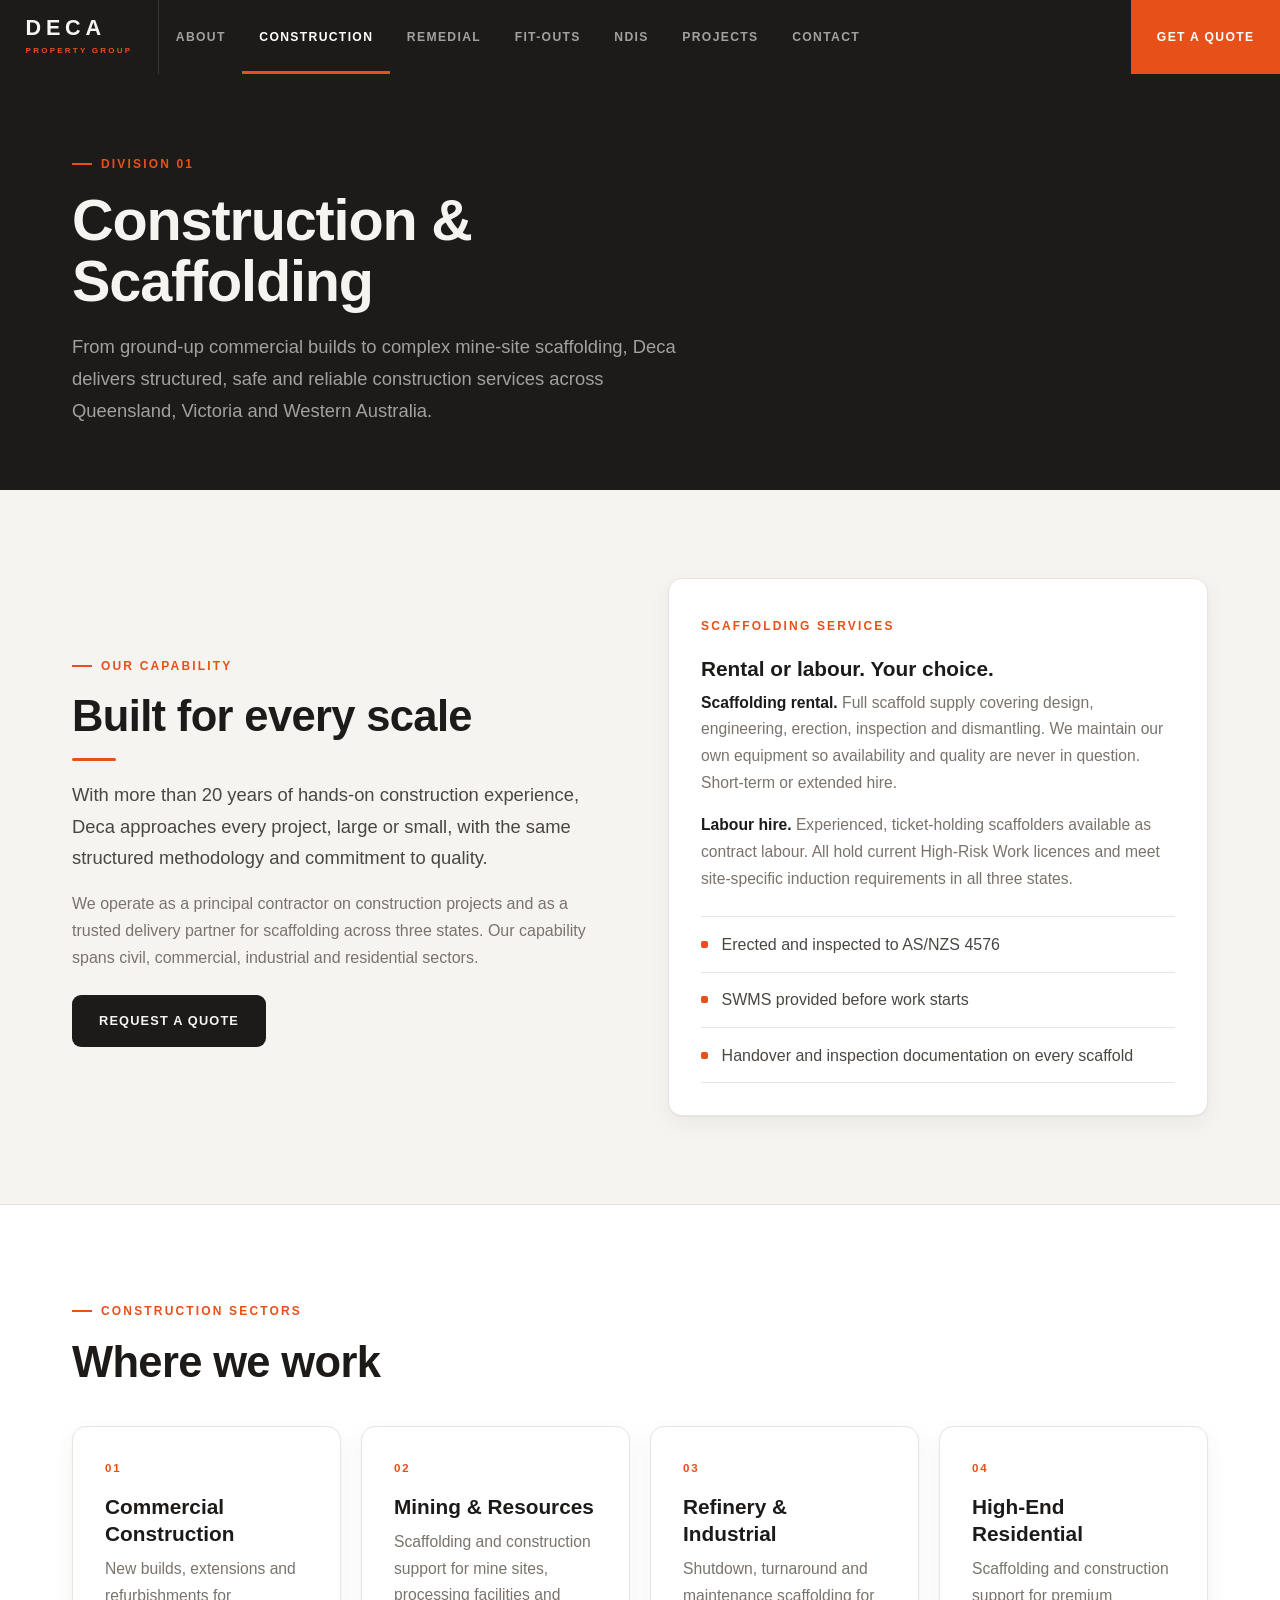
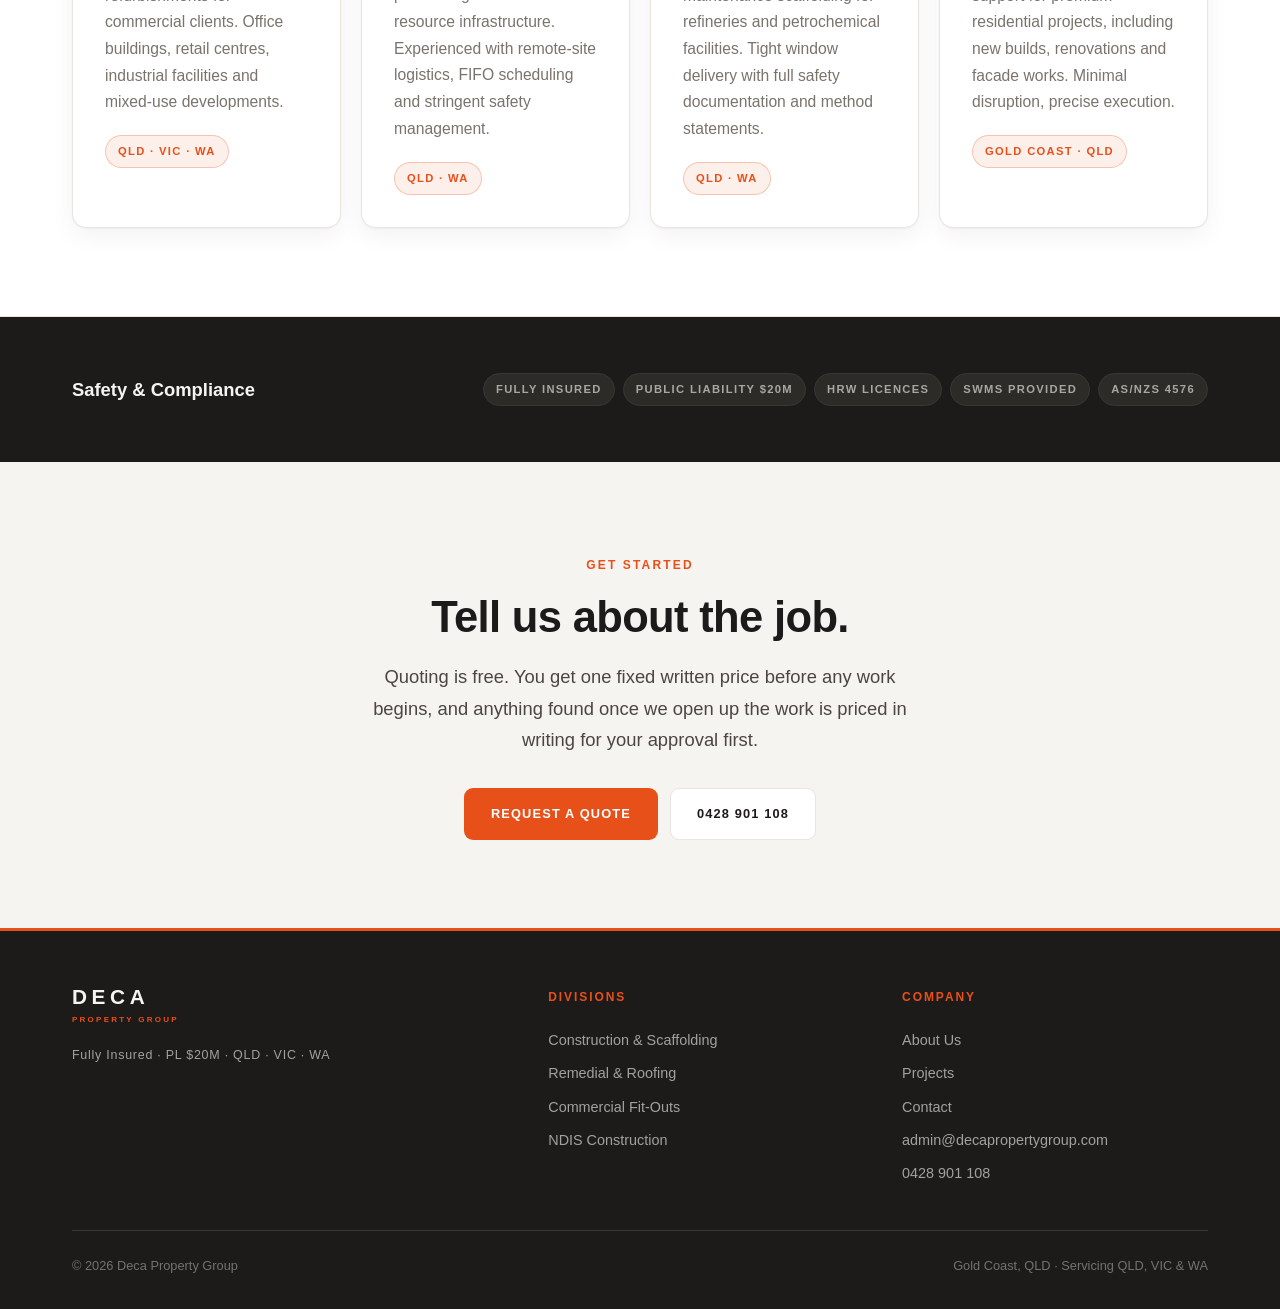
==== construction.html @ f853f212 "Rebuild site in Deca house style and add projects portfolio Brand - Rebuild in the house style used " ====
<!DOCTYPE html>
<html lang="en-AU">
<head>
<meta charset="UTF-8"/>
<meta name="viewport" content="width=device-width,initial-scale=1.0"/>
<title>Construction &amp; Scaffolding | Deca Property Group</title>
<meta name="description" content="Commercial and residential construction plus complex scaffolding across mining, industrial and building sectors in QLD, VIC and WA. Rental, labour hire and full project delivery."/>
<meta property="og:title" content="Construction &amp; Scaffolding | Deca Property Group"/>
<meta property="og:description" content="Commercial and residential construction plus complex scaffolding across mining, industrial and building sectors in QLD, VIC and WA. Rental, labour hire and full project delivery."/>
<meta property="og:type" content="website"/>
<meta property="og:url" content="https://www.decapropertygroup.com/construction.html"/>
<meta property="og:image" content="https://www.decapropertygroup.com/photos/ruthven/building.jpg"/>
<link rel="canonical" href="https://www.decapropertygroup.com/construction.html"/>
<link rel="icon" href="data:image/svg+xml,%3Csvg xmlns='http://www.w3.org/2000/svg' viewBox='0 0 32 32'%3E%3Crect width='32' height='32' fill='%231d1b19'/%3E%3Crect y='26' width='32' height='6' fill='%23e8501a'/%3E%3Ctext x='16' y='20' font-family='Arial,Helvetica,sans-serif' font-size='13' font-weight='700' fill='%23f6f4f1' text-anchor='middle'%3ED%3C/text%3E%3C/svg%3E"/>
<link rel="stylesheet" href="styles.css"/>
</head>
<body>

<nav class="site-nav">
  <a href="index.html" class="logo-anchor">
    <span class="logo-mark">Deca</span>
    <span class="logo-sub">Property Group</span>
  </a>
  <ul class="nav-links" id="navLinks">
    <li><a href="index.html">About</a></li>
    <li><a href="construction.html">Construction</a></li>
    <li><a href="remedial.html">Remedial</a></li>
    <li><a href="fitouts.html">Fit-Outs</a></li>
    <li><a href="ndis.html">NDIS</a></li>
    <li><a href="projects.html" data-match="project">Projects</a></li>
    <li><a href="contact.html">Contact</a></li>
  </ul>
  <a href="contact.html" class="nav-cta">Get a Quote</a>
  <button class="hamburger" aria-label="Menu" aria-expanded="false"><span></span><span></span><span></span></button>
</nav>

<div class="page-wrap">

<section class="page-head">
  <div class="wrap">
    <span class="eyebrow rv">Division 01</span>
    <h1 class="rv d1">Construction &amp; Scaffolding</h1>
    <p class="lead rv d2">From ground-up commercial builds to complex mine-site scaffolding, Deca delivers structured, safe and reliable construction services across Queensland, Victoria and Western Australia.</p>
  </div>
</section>

<section class="section">
  <div class="wrap">
    <div class="split split-even">
      <div class="rv">
        <span class="eyebrow">Our Capability</span>
        <h2 style="margin-top:1rem">Built for every scale</h2>
        <div class="rule"></div>
        <p class="lead">With more than 20 years of hands-on construction experience, Deca approaches
        every project, large or small, with the same structured methodology and commitment to quality.</p>
        <p class="muted" style="margin-top:1rem">We operate as a principal contractor on construction
        projects and as a trusted delivery partner for scaffolding across three states. Our capability
        spans civil, commercial, industrial and residential sectors.</p>
        <a href="contact.html" class="btn btn-ink" style="margin-top:1.5rem">Request a Quote</a>
      </div>
      <div class="rv d1">
        <div class="card">
          <span class="eyebrow-plain">Scaffolding Services</span>
          <h3 style="margin:1rem 0 .5rem">Rental or labour. Your choice.</h3>
          <p class="muted" style="font-size:.98rem"><strong style="color:var(--ink)">Scaffolding rental.</strong>
          Full scaffold supply covering design, engineering, erection, inspection and dismantling. We
          maintain our own equipment so availability and quality are never in question. Short-term or
          extended hire.</p>
          <p class="muted" style="font-size:.98rem;margin-top:1rem"><strong style="color:var(--ink)">Labour hire.</strong>
          Experienced, ticket-holding scaffolders available as contract labour. All hold current
          High-Risk Work licences and meet site-specific induction requirements in all three states.</p>
          <ul class="checks" style="margin-top:1.5rem">
            <li>Erected and inspected to AS/NZS 4576</li>
            <li>SWMS provided before work starts</li>
            <li>Handover and inspection documentation on every scaffold</li>
          </ul>
        </div>
      </div>
    </div>
  </div>
</section>

<section class="section" style="background:var(--card);border-top:1px solid var(--line);border-bottom:1px solid var(--line)">
  <div class="wrap">
    <div class="rv" style="margin-bottom:2.5rem">
      <span class="eyebrow">Construction Sectors</span>
      <h2 style="margin-top:1rem">Where we work</h2>
    </div>
    <div class="grid grid-4">
      <div class="card rv d0">
        <span class="card-index">01</span>
        <h3>Commercial Construction</h3>
        <p>New builds, extensions and refurbishments for commercial clients. Office buildings, retail centres, industrial facilities and mixed-use developments.</p>
        <div class="tag-row" style="margin-top:1.2rem"><span class="tag tag-accent">QLD &middot; VIC &middot; WA</span></div>
      </div>
      <div class="card rv d1">
        <span class="card-index">02</span>
        <h3>Mining &amp; Resources</h3>
        <p>Scaffolding and construction support for mine sites, processing facilities and resource infrastructure. Experienced with remote-site logistics, FIFO scheduling and stringent safety management.</p>
        <div class="tag-row" style="margin-top:1.2rem"><span class="tag tag-accent">QLD &middot; WA</span></div>
      </div>
      <div class="card rv d2">
        <span class="card-index">03</span>
        <h3>Refinery &amp; Industrial</h3>
        <p>Shutdown, turnaround and maintenance scaffolding for refineries and petrochemical facilities. Tight window delivery with full safety documentation and method statements.</p>
        <div class="tag-row" style="margin-top:1.2rem"><span class="tag tag-accent">QLD &middot; WA</span></div>
      </div>
      <div class="card rv d3">
        <span class="card-index">04</span>
        <h3>High-End Residential</h3>
        <p>Scaffolding and construction support for premium residential projects, including new builds, renovations and facade works. Minimal disruption, precise execution.</p>
        <div class="tag-row" style="margin-top:1.2rem"><span class="tag tag-accent">Gold Coast &middot; QLD</span></div>
      </div>
    </div>
  </div>
</section>

<section class="section-tight section-ink">
  <div class="wrap" style="display:flex;align-items:center;justify-content:space-between;gap:1.5rem;flex-wrap:wrap">
    <h3 class="on-ink" style="font-size:1.15rem">Safety &amp; Compliance</h3>
    <div class="tag-row">
      <span class="tag tag-ink">Fully Insured</span>
      <span class="tag tag-ink">Public Liability $20M</span>
      <span class="tag tag-ink">HRW Licences</span>
      <span class="tag tag-ink">SWMS Provided</span>
      <span class="tag tag-ink">AS/NZS 4576</span>
    </div>
  </div>
</section>

<section class="section">
  <div class="wrap-narrow" style="text-align:center">
    <span class="eyebrow-plain rv">Get Started</span>
    <h2 class="rv d1" style="margin-top:1rem">Tell us about the job.</h2>
    <p class="lead rv d2" style="margin:1.2rem auto 0;max-width:56ch">Quoting is free. You get one fixed
    written price before any work begins, and anything found once we open up the work is priced in
    writing for your approval first.</p>
    <div class="btn-row rv d3" style="justify-content:center;margin-top:2rem">
      <a href="contact.html" class="btn btn-accent">Request a Quote</a>
      <a href="tel:0428901108" class="btn btn-outline">0428 901 108</a>
    </div>
  </div>
</section>
<footer class="site-footer">
  <div class="wrap">
    <div class="ft-grid">
      <div>
        <div class="ft-mark">Deca</div>
        <div class="ft-sub">Property Group</div>
        <p class="ft-cred">Fully Insured &middot; PL $20M &middot; QLD &middot; VIC &middot; WA</p>
      </div>
      <div class="ft-col">
        <div class="ft-h">Divisions</div>
        <a href="construction.html">Construction &amp; Scaffolding</a>
        <a href="remedial.html">Remedial &amp; Roofing</a>
        <a href="fitouts.html">Commercial Fit-Outs</a>
        <a href="ndis.html">NDIS Construction</a>
      </div>
      <div class="ft-col">
        <div class="ft-h">Company</div>
        <a href="index.html">About Us</a>
        <a href="projects.html">Projects</a>
        <a href="contact.html">Contact</a>
        <a href="mailto:admin@decapropertygroup.com">admin@decapropertygroup.com</a>
        <a href="tel:0428901108">0428 901 108</a>
      </div>
    </div>
    <div class="ft-base">
      <span>&copy; 2026 Deca Property Group</span>
      <span>Gold Coast, QLD &middot; Servicing QLD, VIC &amp; WA</span>
    </div>
  </div>
</footer>

</div>
<script src="site.js"></script>
</body>
</html>
---- styles.css ----
/* ==========================================================================
   Deca Property Group - shared stylesheet
   House style: charcoal #1d1b19, accent orange #e8501a, warm off-white #f6f4f1,
   white cards with 1px #e9e4de borders, Arial throughout.
   Matches the Capability Statement, quotations and invoice masthead.
   Every page loads this one file. Do not add per-page <style> blocks.
   ========================================================================== */

*,*::before,*::after{margin:0;padding:0;box-sizing:border-box}

:root{
  /* Palette */
  --ink:        #1d1b19;   /* charcoal, mastheads and footers */
  --ink-2:      #2a2724;   /* raised charcoal, stat strips */
  --ink-3:      #3a3733;   /* charcoal hairlines */
  --paper:      #f6f4f1;   /* warm off-white page background */
  --card:       #ffffff;   /* card surface */
  --line:       #e9e4de;   /* card border */
  --accent:     #e8501a;   /* Deca orange */
  --accent-dk:  #c8410f;   /* orange, hover */
  --body:       #4a4642;   /* body copy on light */
  --muted:      #7a736c;   /* secondary copy on light */
  --on-ink:     #f6f4f1;   /* copy on charcoal */
  --on-ink-mut: rgba(246,244,241,.62);

  /* Type scale - one size per role, web translation of the print scale */
  --t-display:  clamp(2.6rem, 6vw, 5rem);
  --t-h1:       clamp(2.2rem, 4.6vw, 3.6rem);
  --t-h2:       clamp(1.8rem, 3.4vw, 2.75rem);
  --t-h3:       1.3rem;
  --t-figure:   2.5rem;
  --t-lead:     1.15rem;
  --t-body:     1rem;
  --t-caption:  .875rem;
  --t-label:    .75rem;

  --radius:     14px;
  --radius-lg:  18px;
  --shadow:     0 1px 2px rgba(29,27,25,.04), 0 8px 24px rgba(29,27,25,.05);
  --nav-h:      74px;
}

html{scroll-behavior:smooth;-webkit-text-size-adjust:100%}
body{
  font-family:Arial,Helvetica,sans-serif;
  -webkit-font-smoothing:antialiased;
  background:var(--paper);color:var(--body);
  font-size:var(--t-body);line-height:1.7;
  overflow-x:hidden;
}
/* height:auto is required: width/height attributes on <img> otherwise fix the
   used height and the photo renders stretched. */
img{display:block;max-width:100%;height:auto}
a{color:inherit}
::selection{background:var(--accent);color:#fff}
:focus-visible{outline:2px solid var(--accent);outline-offset:3px}

/* ── Layout ──────────────────────────────────────────────────────────────── */
.wrap{max-width:1200px;margin:0 auto;padding:0 2rem}
.wrap-narrow{max-width:860px;margin:0 auto;padding:0 2rem}
.page-wrap{padding-top:var(--nav-h)}
.section{padding:5.5rem 0}
.section-tight{padding:3.5rem 0}
.section-ink{background:var(--ink);color:var(--on-ink)}

/* ── Nav ─────────────────────────────────────────────────────────────────── */
nav.site-nav{
  position:fixed;top:0;left:0;right:0;z-index:1000;
  display:flex;align-items:stretch;height:var(--nav-h);
  background:var(--ink);
}
.logo-anchor{
  display:flex;flex-direction:column;justify-content:center;
  padding:0 1.6rem;text-decoration:none;flex-shrink:0;
  border-right:1px solid var(--ink-3);
}
.logo-mark{
  font-size:1.35rem;font-weight:700;letter-spacing:.22em;
  text-transform:uppercase;color:var(--on-ink);line-height:1;
}
.logo-sub{
  font-size:.5rem;letter-spacing:.28em;text-transform:uppercase;
  color:var(--accent);margin-top:5px;font-weight:700;
}
.nav-links{display:flex;list-style:none;flex:1;align-items:stretch}
.nav-links a{
  display:flex;align-items:center;padding:0 1.05rem;height:100%;
  font-size:.76rem;font-weight:700;letter-spacing:.11em;text-transform:uppercase;
  color:var(--on-ink-mut);text-decoration:none;
  transition:color .2s,box-shadow .2s;white-space:nowrap;
}
.nav-links a:hover{color:var(--on-ink)}
.nav-links a.active{color:#fff;box-shadow:inset 0 -3px 0 var(--accent)}
.nav-cta{
  display:flex;align-items:center;padding:0 1.6rem;flex-shrink:0;
  background:var(--accent);color:#fff;text-decoration:none;
  font-size:.76rem;font-weight:700;letter-spacing:.11em;text-transform:uppercase;
  transition:background .2s;white-space:nowrap;
}
.nav-cta:hover{background:var(--accent-dk)}
.hamburger{
  display:none;flex-direction:column;justify-content:center;gap:5px;
  width:var(--nav-h);border:none;background:none;cursor:pointer;flex-shrink:0;
  border-left:1px solid var(--ink-3);
}
.hamburger span{width:20px;height:2px;background:var(--on-ink);margin:0 auto;transition:.3s}

/* ── Type helpers ────────────────────────────────────────────────────────── */
.eyebrow{
  display:inline-flex;align-items:center;gap:9px;
  font-size:var(--t-label);font-weight:700;letter-spacing:.18em;
  text-transform:uppercase;color:var(--accent);
}
.eyebrow::before{content:'';width:20px;height:2px;background:var(--accent);flex-shrink:0}
.eyebrow-plain{
  font-size:var(--t-label);font-weight:700;letter-spacing:.18em;
  text-transform:uppercase;color:var(--accent);
}
.display{font-size:var(--t-display);line-height:1.02;letter-spacing:-.02em;font-weight:700;color:var(--ink)}
h1,.h1{font-size:var(--t-h1);line-height:1.06;letter-spacing:-.02em;font-weight:700;color:var(--ink)}
h2,.h2{font-size:var(--t-h2);line-height:1.12;letter-spacing:-.015em;font-weight:700;color:var(--ink)}
h3,.h3{font-size:var(--t-h3);line-height:1.3;font-weight:700;color:var(--ink)}
.on-ink,.on-ink h1,.on-ink h2,.on-ink h3{color:var(--on-ink)}
.accent{color:var(--accent)}
.lead{font-size:var(--t-lead);line-height:1.72;color:var(--body)}
.muted{color:var(--muted)}
.caption{font-size:var(--t-caption);line-height:1.6;color:var(--muted)}
.rule{width:44px;height:3px;background:var(--accent);margin:1.1rem 0;border-radius:2px}
.stack>*+*{margin-top:1rem}

/* ── Buttons ─────────────────────────────────────────────────────────────── */
.btn{
  display:inline-flex;align-items:center;gap:9px;
  padding:14px 26px;border-radius:9px;border:1.5px solid transparent;
  font-family:inherit;font-size:.8rem;font-weight:700;letter-spacing:.09em;
  text-transform:uppercase;text-decoration:none;cursor:pointer;
  transition:background .2s,color .2s,border-color .2s,transform .15s;
}
.btn:active{transform:translateY(1px)}
.btn-accent{background:var(--accent);color:#fff}
.btn-accent:hover{background:var(--accent-dk)}
.btn-ink{background:var(--ink);color:var(--on-ink)}
.btn-ink:hover{background:var(--accent)}
.btn-outline{border-color:var(--line);background:var(--card);color:var(--ink)}
.btn-outline:hover{border-color:var(--accent);color:var(--accent)}
.btn-ghost{border-color:rgba(246,244,241,.28);color:var(--on-ink);background:transparent}
.btn-ghost:hover{border-color:var(--accent);color:var(--accent)}
.btn-row{display:flex;gap:12px;flex-wrap:wrap}

/* ── Cards & surfaces ────────────────────────────────────────────────────── */
.card{
  background:var(--card);border:1px solid var(--line);border-radius:var(--radius);
  padding:2rem;box-shadow:var(--shadow);
}
.card-link{display:block;text-decoration:none;color:inherit;transition:border-color .22s,transform .22s,box-shadow .22s}
.card-link:hover{border-color:var(--accent);transform:translateY(-3px);box-shadow:0 10px 30px rgba(29,27,25,.09)}
.grid{display:grid;gap:1.25rem}
.grid-2{grid-template-columns:repeat(2,1fr)}
.grid-3{grid-template-columns:repeat(3,1fr)}
.grid-4{grid-template-columns:repeat(4,1fr)}

/* Two-column splits. Never set grid-template-columns inline: the mobile
   collapse below is a media query and inline styles would beat it. */
.split{display:grid;gap:3.5rem;align-items:center}
.split-hero{grid-template-columns:1.05fr .95fr}
.split-even{grid-template-columns:1fr 1fr}
.split-wide{grid-template-columns:1fr 1.15fr}
.split-head{grid-template-columns:1fr 1fr;gap:3rem;align-items:end}

.card-index{
  font-size:.72rem;font-weight:700;letter-spacing:.16em;color:var(--accent);
  display:block;margin-bottom:.9rem;
}
.card p{color:var(--muted);font-size:.98rem}
.card h3{margin-bottom:.55rem}
.more{
  display:inline-flex;align-items:center;gap:7px;margin-top:1.1rem;
  font-size:.76rem;font-weight:700;letter-spacing:.12em;text-transform:uppercase;
  color:var(--accent);transition:gap .2s;
}
.card-link:hover .more{gap:12px}

/* Tags & badges */
.tag-row{display:flex;gap:8px;flex-wrap:wrap}
.tag{
  font-size:.7rem;font-weight:700;letter-spacing:.12em;text-transform:uppercase;
  padding:6px 12px;border-radius:999px;border:1px solid var(--line);
  color:var(--muted);background:var(--card);
}
.tag-ink{background:rgba(246,244,241,.07);border-color:var(--ink-3);color:var(--on-ink-mut)}
.tag-accent{background:rgba(232,80,26,.09);border-color:rgba(232,80,26,.28);color:var(--accent)}

/* Checklist */
.checks{list-style:none}
.checks li{
  display:flex;gap:.85rem;align-items:flex-start;
  padding:.85rem 0;border-bottom:1px solid var(--line);
}
.checks li:first-child{border-top:1px solid var(--line)}
.checks li::before{
  content:'';flex-shrink:0;width:7px;height:7px;margin-top:.62rem;
  background:var(--accent);border-radius:2px;
}
.on-ink .checks li{border-color:var(--ink-3)}

/* Stat strip */
.stats{display:grid;grid-template-columns:repeat(3,1fr);background:var(--ink-2);border-radius:var(--radius);overflow:hidden}
.stat{padding:1.5rem 1.4rem;border-right:1px solid var(--ink-3)}
.stat:last-child{border-right:none}
.stat-n{font-size:var(--t-figure);font-weight:700;color:var(--accent);line-height:1;letter-spacing:-.02em}
.stat-l{font-size:.7rem;font-weight:700;letter-spacing:.14em;text-transform:uppercase;color:var(--on-ink-mut);margin-top:.5rem}

/* ── Page header (interior pages) ────────────────────────────────────────── */
.page-head{background:var(--ink);color:var(--on-ink);padding:4.5rem 0 4rem}
.page-head h1{color:var(--on-ink);margin:1rem 0 0;max-width:16ch}
.page-head .lead{color:var(--on-ink-mut);max-width:62ch;margin-top:1.2rem}

/* ── Photo figures ───────────────────────────────────────────────────────── */
figure.shot{
  background:var(--card);border:1px solid var(--line);border-radius:var(--radius);
  overflow:hidden;display:flex;flex-direction:column;
}
/* Fixed ratio keeps a gallery of mixed portrait and landscape shots on an even
   grid. Without it the tiles go ragged and the captions stop lining up. */
figure.shot img{width:100%;aspect-ratio:4/3;object-fit:cover}
figure.shot figcaption{
  padding:.9rem 1.1rem;font-size:var(--t-caption);color:var(--muted);
  border-top:1px solid var(--line);margin-top:auto;
}

/* ── Forms ───────────────────────────────────────────────────────────────── */
.field{margin-bottom:1.1rem}
.field label{
  display:block;font-size:var(--t-label);font-weight:700;letter-spacing:.12em;
  text-transform:uppercase;color:var(--ink);margin-bottom:.5rem;
}
.field input,.field select,.field textarea{
  width:100%;font-family:inherit;font-size:1rem;color:var(--ink);
  background:var(--paper);border:1px solid var(--line);border-radius:9px;
  padding:13px 15px;transition:border-color .2s,background .2s;
}
.field textarea{min-height:130px;resize:vertical}
.field input:focus,.field select:focus,.field textarea:focus{
  outline:none;border-color:var(--accent);background:#fff;
}
.field input::placeholder,.field textarea::placeholder{color:#a9a29a}
.field-row{display:grid;grid-template-columns:1fr 1fr;gap:1rem}
.form-foot{display:flex;align-items:center;justify-content:space-between;gap:1rem;flex-wrap:wrap;margin-top:1.5rem}
.contact-line{display:flex;gap:1rem;align-items:flex-start;padding:1rem 0;border-bottom:1px solid var(--line)}
.contact-line:last-child{border-bottom:none}
.contact-line dt{
  font-size:var(--t-label);font-weight:700;letter-spacing:.12em;text-transform:uppercase;
  color:var(--accent);width:5.5rem;flex-shrink:0;padding-top:.15rem;
}
.contact-line dd{font-size:1.02rem;color:var(--ink)}
.contact-line dd a{text-decoration:none}
.contact-line dd a:hover{color:var(--accent)}
.form-ok{
  display:none;margin-top:1.2rem;padding:1rem 1.2rem;border-radius:9px;
  background:rgba(232,80,26,.08);border:1px solid rgba(232,80,26,.3);
  color:var(--ink);font-size:.95rem;
}
.form-ok.show{display:block}
@media(max-width:680px){.field-row{grid-template-columns:1fr}}

/* ── Footer ──────────────────────────────────────────────────────────────── */
footer.site-footer{background:var(--ink);color:var(--on-ink);padding:3.5rem 0 2rem;border-top:3px solid var(--accent)}
.ft-grid{display:grid;grid-template-columns:1.4fr 1fr 1fr;gap:3rem;align-items:start}
.ft-mark{font-size:1.3rem;font-weight:700;letter-spacing:.22em;text-transform:uppercase;color:var(--on-ink);line-height:1}
.ft-sub{font-size:.5rem;letter-spacing:.28em;text-transform:uppercase;color:var(--accent);margin-top:5px;font-weight:700}
.ft-cred{font-size:.78rem;letter-spacing:.06em;color:var(--on-ink-mut);margin-top:1.2rem}
.ft-h{font-size:var(--t-label);font-weight:700;letter-spacing:.16em;text-transform:uppercase;color:var(--accent);margin-bottom:1rem}
.ft-col a,.ft-col p{display:block;font-size:.9rem;color:var(--on-ink-mut);text-decoration:none;padding:.28rem 0;transition:color .2s}
.ft-col a:hover{color:var(--accent)}
.ft-base{
  margin-top:2.5rem;padding-top:1.5rem;border-top:1px solid var(--ink-3);
  display:flex;justify-content:space-between;gap:1rem;flex-wrap:wrap;
  font-size:.8rem;color:rgba(246,244,241,.4);
}

/* ── Reveal on scroll ────────────────────────────────────────────────────── */
.rv{opacity:0;transform:translateY(22px);transition:opacity .6s ease,transform .6s ease}
.rv.on{opacity:1;transform:none}
.d1{transition-delay:.08s}.d2{transition-delay:.16s}.d3{transition-delay:.24s}.d4{transition-delay:.32s}
@media(prefers-reduced-motion:reduce){
  html{scroll-behavior:auto}
  .rv{opacity:1;transform:none;transition:none}
  *{transition-duration:.01ms !important;animation-duration:.01ms !important}
}

/* ── Responsive ──────────────────────────────────────────────────────────── */
@media(max-width:1100px){
  .nav-links a{padding:0 .8rem;font-size:.72rem}
}
@media(max-width:980px){
  .nav-links{
    display:none;position:fixed;top:var(--nav-h);left:0;right:0;
    flex-direction:column;background:var(--ink-2);
    border-bottom:3px solid var(--accent);max-height:calc(100vh - var(--nav-h));overflow-y:auto;
  }
  .nav-links.open{display:flex}
  .nav-links a{height:auto;padding:1.05rem 1.5rem;border-bottom:1px solid var(--ink-3);font-size:.85rem}
  .nav-links a.active{box-shadow:inset 3px 0 0 var(--accent)}
  .nav-cta{display:none}
  .hamburger{display:flex}
  .grid-3,.grid-4{grid-template-columns:repeat(2,1fr)}
  .section{padding:4rem 0}
  .split,.split-hero,.split-even,.split-wide,.split-head{grid-template-columns:1fr;gap:2.5rem;align-items:start}
}
@media(max-width:680px){
  .wrap,.wrap-narrow{padding:0 1.25rem}
  .grid-2,.grid-3,.grid-4{grid-template-columns:1fr}
  .stats{grid-template-columns:1fr}
  .stat{border-right:none;border-bottom:1px solid var(--ink-3)}
  .stat:last-child{border-bottom:none}
  .ft-grid{grid-template-columns:1fr;gap:2rem}
  .card{padding:1.5rem}
  .section{padding:3rem 0}
  .page-head{padding:3rem 0 2.5rem}
}
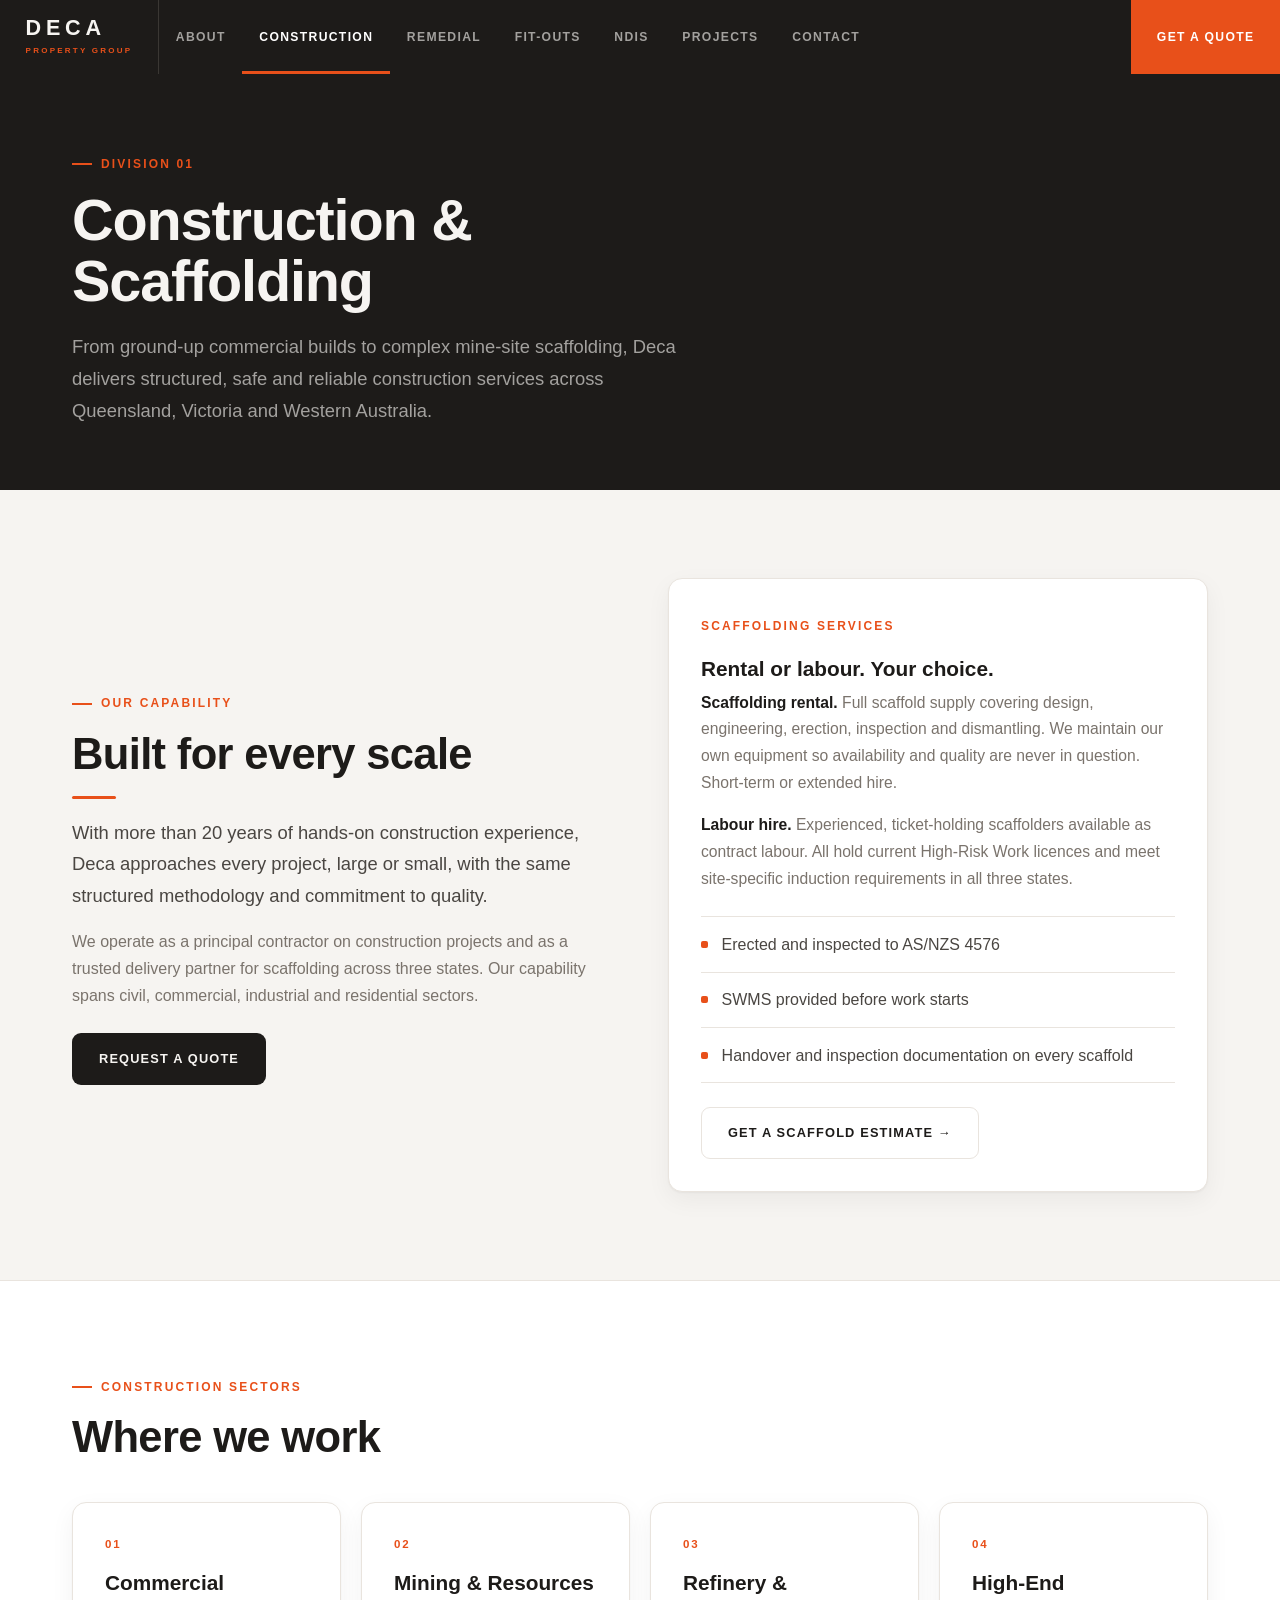
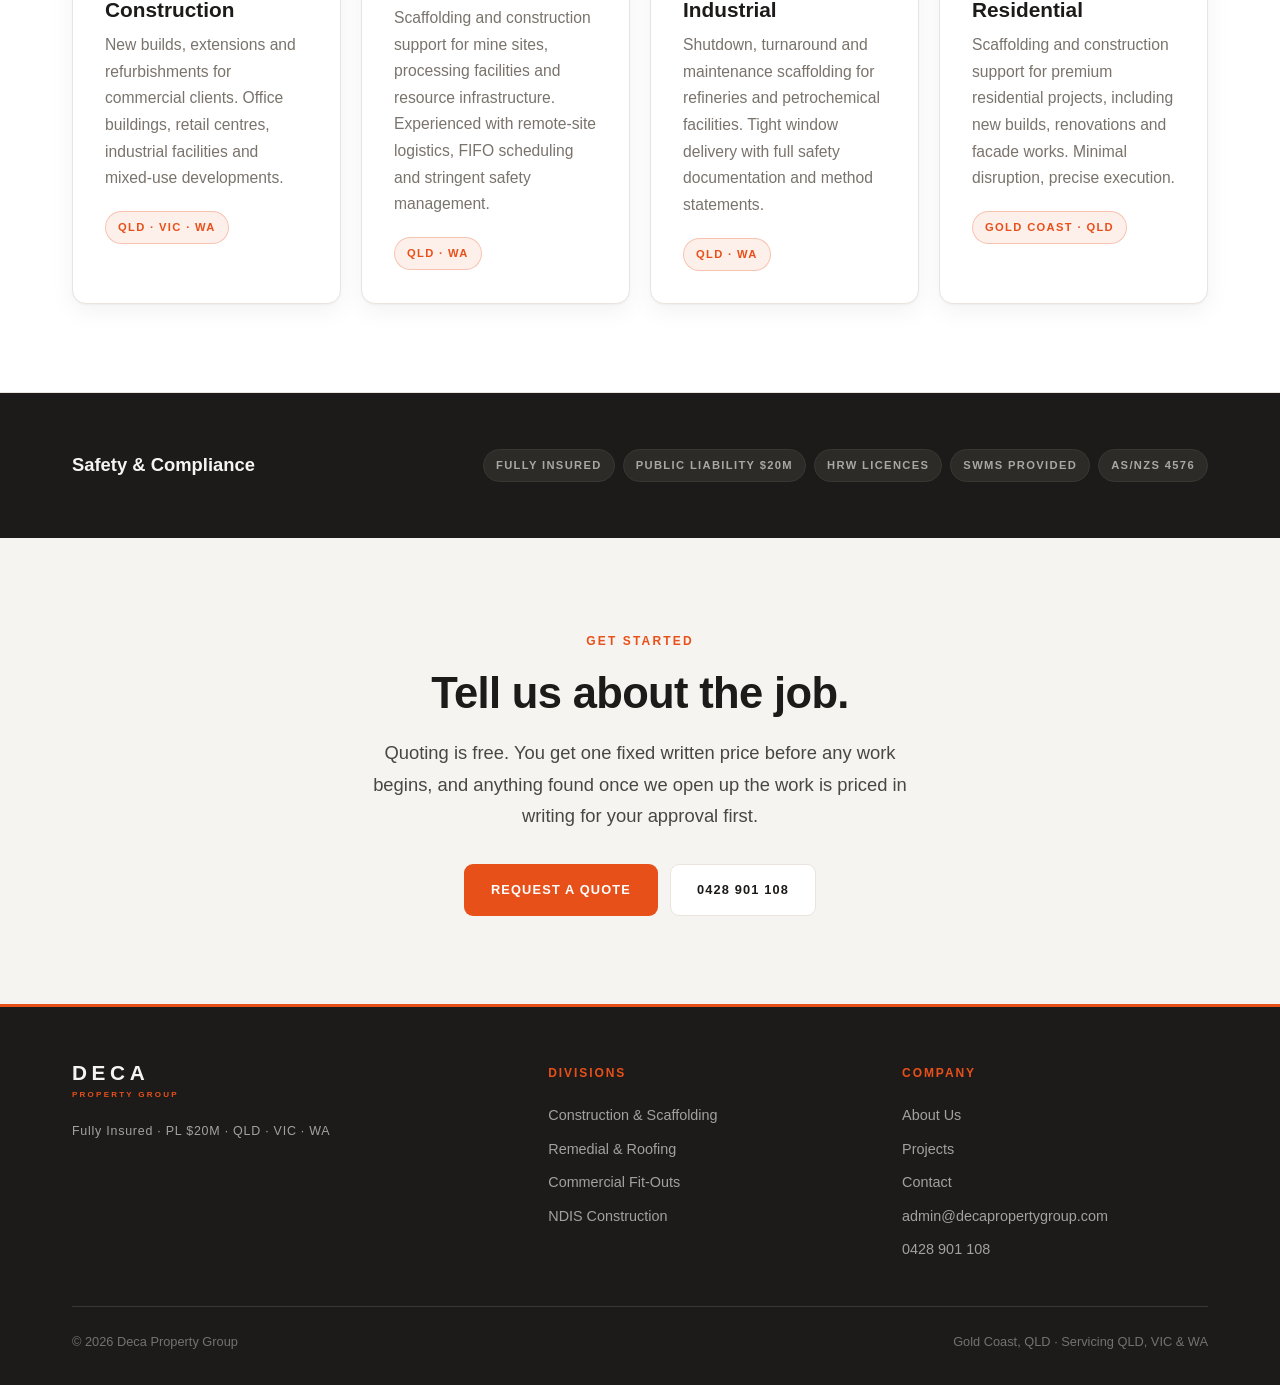
==== commit 10eb957e: "Add a public scaffold estimator with published rates Builders can size a scaffold and get an itemise" ====
--- a/construction.html
+++ b/construction.html
@@ -12,6 +12,7 @@
 <meta property="og:image" content="https://www.decapropertygroup.com/photos/ruthven/building.jpg"/>
 <link rel="canonical" href="https://www.decapropertygroup.com/construction.html"/>
 <link rel="icon" href="data:image/svg+xml,%3Csvg xmlns='http://www.w3.org/2000/svg' viewBox='0 0 32 32'%3E%3Crect width='32' height='32' fill='%231d1b19'/%3E%3Crect y='26' width='32' height='6' fill='%23e8501a'/%3E%3Ctext x='16' y='20' font-family='Arial,Helvetica,sans-serif' font-size='13' font-weight='700' fill='%23f6f4f1' text-anchor='middle'%3ED%3C/text%3E%3C/svg%3E"/>
+<script>document.documentElement.className+=" js"</script>
 <link rel="stylesheet" href="styles.css"/>
 </head>
 <body>
@@ -74,6 +75,7 @@
             <li>SWMS provided before work starts</li>
             <li>Handover and inspection documentation on every scaffold</li>
           </ul>
+          <a href="scaffold-estimate.html" class="btn btn-outline" style="margin-top:1.5rem">Get a scaffold estimate &rarr;</a>
         </div>
       </div>
     </div>
@@ -87,7 +89,7 @@
       <h2 style="margin-top:1rem">Where we work</h2>
     </div>
     <div class="grid grid-4">
-      <div class="card rv d0">
+      <div class="card rv">
         <span class="card-index">01</span>
         <h3>Commercial Construction</h3>
         <p>New builds, extensions and refurbishments for commercial clients. Office buildings, retail centres, industrial facilities and mixed-use developments.</p>
--- a/styles.css
+++ b/styles.css
@@ -227,6 +227,14 @@
   padding:.9rem 1.1rem;font-size:var(--t-caption);color:var(--muted);
   border-top:1px solid var(--line);margin-top:auto;
 }
+figure.shot figcaption strong{color:var(--ink)}
+/* A shot that links through to its case study. */
+.shot-link{display:block;text-decoration:none;color:inherit}
+.shot-link figure.shot{transition:border-color .22s,transform .22s,box-shadow .22s;height:100%}
+.shot-link:hover figure.shot{
+  border-color:var(--accent);transform:translateY(-3px);
+  box-shadow:0 10px 30px rgba(29,27,25,.09);
+}
 
 /* ── Forms ───────────────────────────────────────────────────────────────── */
 .field{margin-bottom:1.1rem}
@@ -279,12 +287,15 @@
 }
 
 /* ── Reveal on scroll ────────────────────────────────────────────────────── */
-.rv{opacity:0;transform:translateY(22px);transition:opacity .6s ease,transform .6s ease}
-.rv.on{opacity:1;transform:none}
+/* Gated behind html.js, which the inline script in each <head> sets. If the
+   script or site.js ever fails to load, every section stays visible rather
+   than the whole page rendering blank. Never write a bare `.rv{opacity:0}`. */
+.js .rv{opacity:0;transform:translateY(22px);transition:opacity .6s ease,transform .6s ease}
+.js .rv.on{opacity:1;transform:none}
 .d1{transition-delay:.08s}.d2{transition-delay:.16s}.d3{transition-delay:.24s}.d4{transition-delay:.32s}
 @media(prefers-reduced-motion:reduce){
   html{scroll-behavior:auto}
-  .rv{opacity:1;transform:none;transition:none}
+  .js .rv{opacity:1;transform:none;transition:none}
   *{transition-duration:.01ms !important;animation-duration:.01ms !important}
 }
 
@@ -318,3 +329,49 @@
   .section{padding:3rem 0}
   .page-head{padding:3rem 0 2.5rem}
 }
+
+/* ── Scaffold estimator ──────────────────────────────────────────────────────
+   scaffold-estimate.html only. Reuses .field, .card, .btn throughout; these are
+   the few pieces the estimate result needs that nothing else on the site has. */
+.est-grid{display:grid;grid-template-columns:1fr 1fr;gap:0 1rem}
+#estForm .eyebrow-plain{display:block;margin-bottom:1.1rem}
+#estForm .eyebrow-plain+*{margin-top:0}
+#estForm p.eyebrow-plain:not(:first-child){margin-top:1.5rem}
+.est-out{display:none}
+.est-out.show{display:block}
+.est-head{
+  background:var(--ink);color:var(--on-ink);border-radius:var(--radius) var(--radius) 0 0;
+  padding:1.5rem 2rem;
+}
+.est-head .est-total{font-size:var(--t-figure);font-weight:700;color:#fff;line-height:1.1}
+.est-head .caption{color:var(--on-ink-mut)}
+.est-body{
+  background:var(--card);border:1px solid var(--line);border-top:none;
+  border-radius:0 0 var(--radius) var(--radius);padding:.5rem 2rem 1.75rem;
+}
+.est-line{display:flex;gap:1rem;justify-content:space-between;align-items:baseline;
+  padding:1rem 0;border-bottom:1px solid var(--line)}
+.est-line:last-of-type{border-bottom:none}
+.est-line dt{font-weight:700;color:var(--ink)}
+.est-line dd{font-weight:700;color:var(--ink);white-space:nowrap;font-variant-numeric:tabular-nums}
+.est-line .caption{display:block;font-weight:400;color:var(--muted);margin-top:.15rem}
+.est-sum{display:flex;justify-content:space-between;gap:1rem;padding:.45rem 0;font-variant-numeric:tabular-nums}
+.est-sum.est-final{border-top:2px solid var(--ink);margin-top:.6rem;padding-top:.9rem;
+  font-size:var(--t-h3);font-weight:700;color:var(--ink)}
+.est-note{
+  background:var(--paper);border-left:3px solid var(--accent);border-radius:0 9px 9px 0;
+  padding:.85rem 1.1rem;margin-top:.9rem;font-size:var(--t-caption);color:var(--body);
+}
+.est-err{
+  display:none;margin-top:1.2rem;padding:1rem 1.2rem;border-radius:9px;
+  background:rgba(200,65,15,.08);border:1px solid rgba(200,65,15,.35);color:var(--ink);
+}
+.est-err.show{display:block}
+.rate-card{display:grid;grid-template-columns:1fr auto;gap:.55rem 1.5rem;
+  font-size:var(--t-caption);font-variant-numeric:tabular-nums}
+.rate-card dt{color:var(--body)}
+.rate-card dd{font-weight:700;color:var(--ink);text-align:right}
+@media(max-width:620px){
+  .est-grid{grid-template-columns:1fr}
+  .est-head,.est-body{padding-left:1.4rem;padding-right:1.4rem}
+}
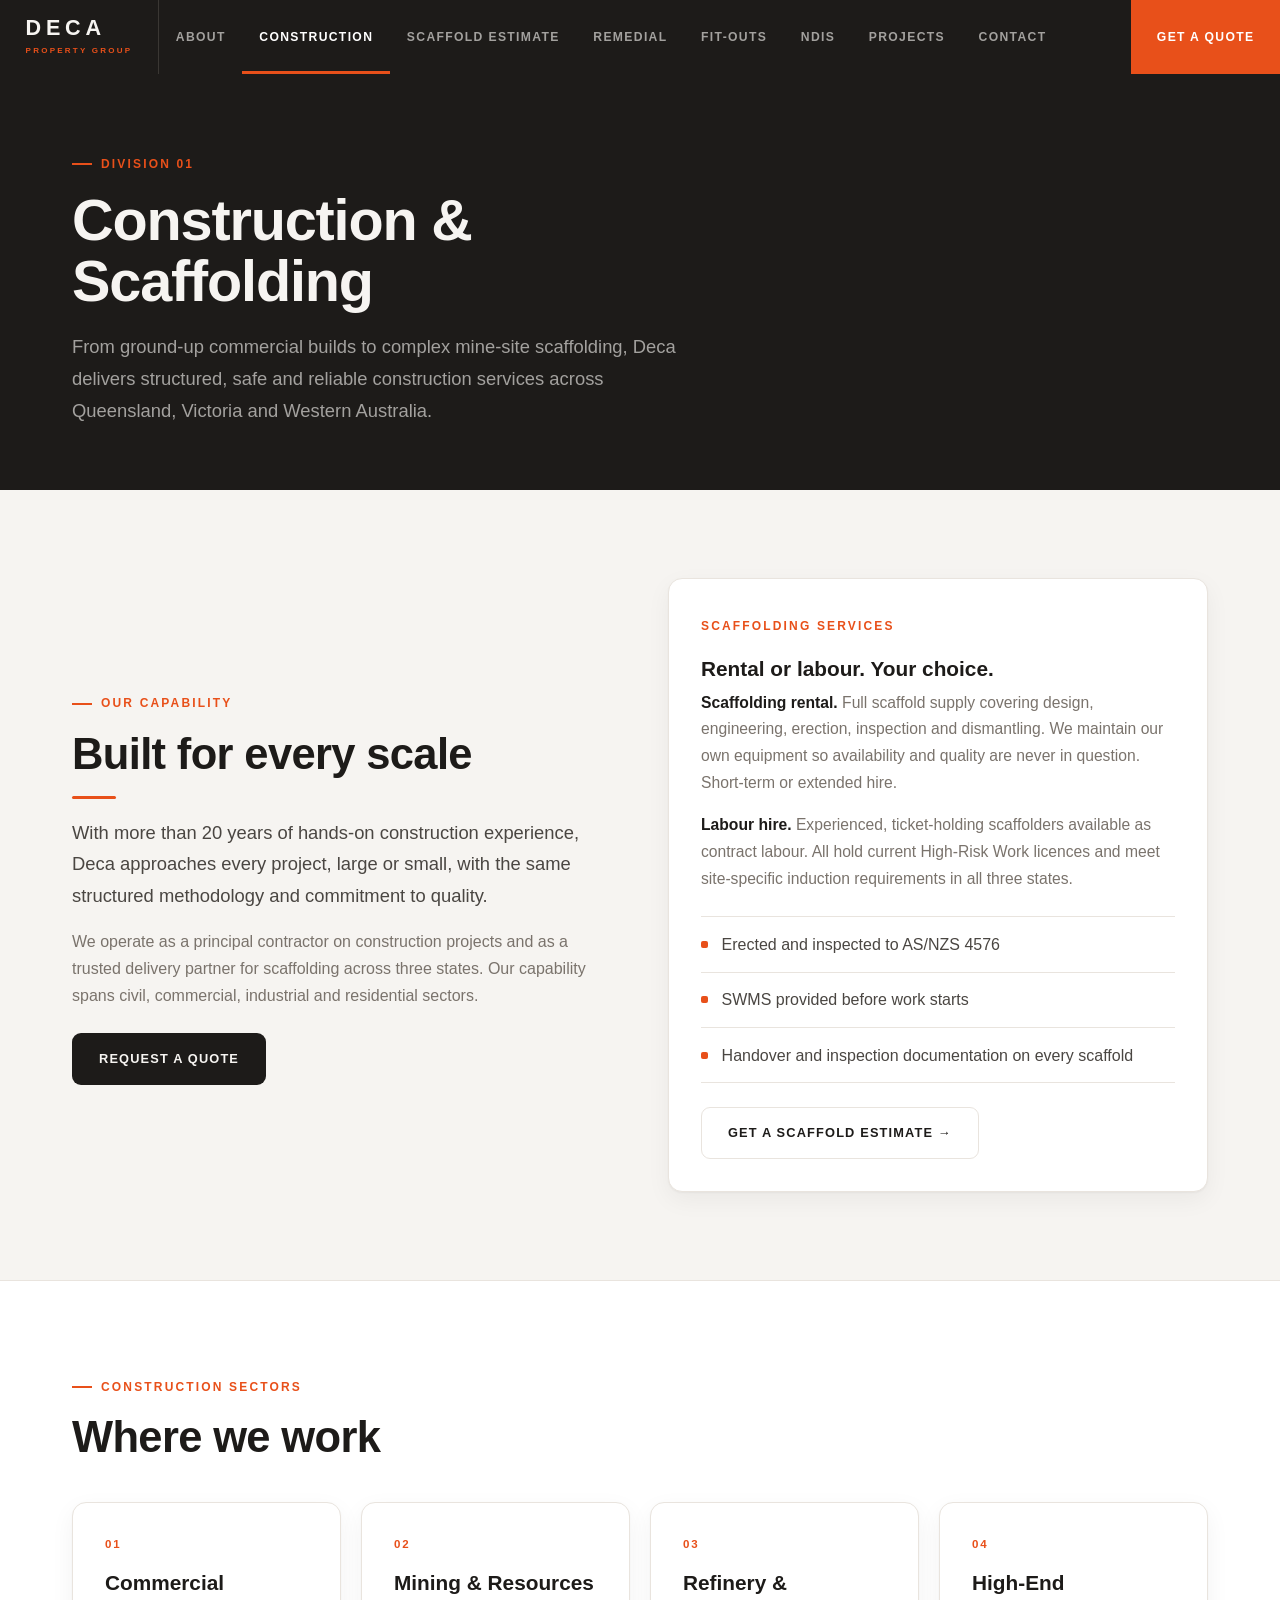
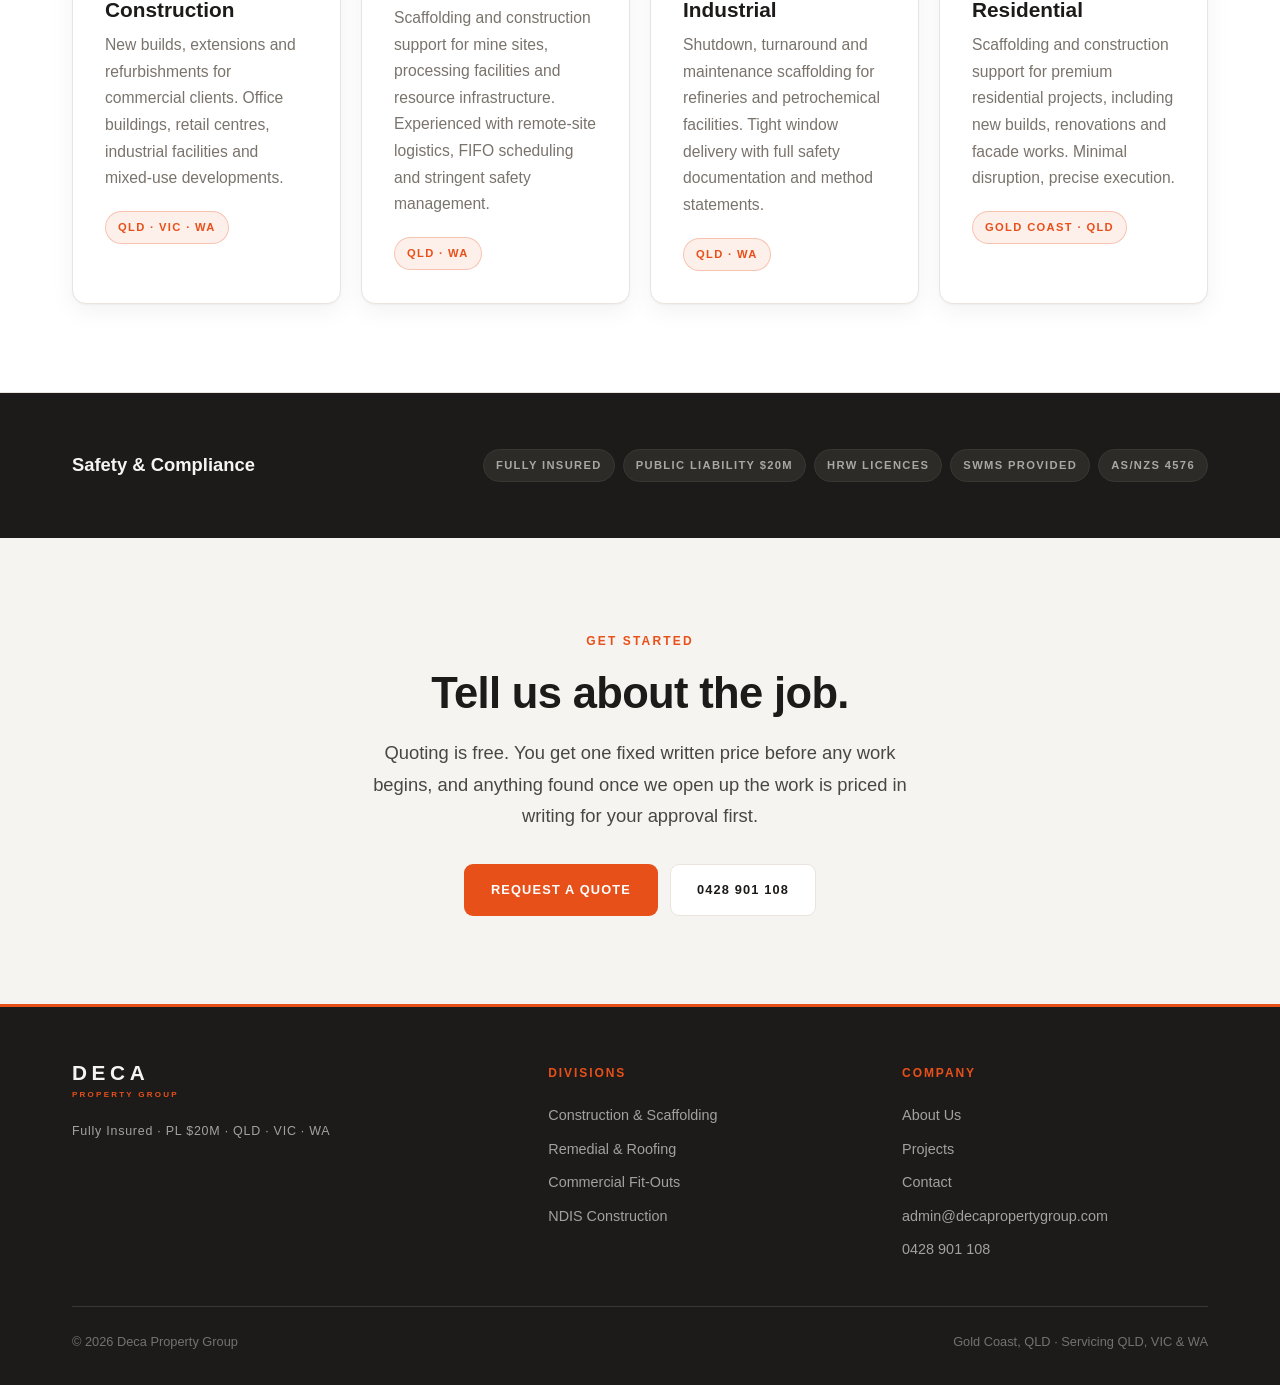
==== commit ae7cca1b: "Put the estimator in the nav, and say the price shows on screen The estimator was only reachable fro" ====
--- a/construction.html
+++ b/construction.html
@@ -25,6 +25,7 @@
   <ul class="nav-links" id="navLinks">
     <li><a href="index.html">About</a></li>
     <li><a href="construction.html">Construction</a></li>
+    <li><a href="scaffold-estimate.html">Scaffold Estimate</a></li>
     <li><a href="remedial.html">Remedial</a></li>
     <li><a href="fitouts.html">Fit-Outs</a></li>
     <li><a href="ndis.html">NDIS</a></li>
--- a/styles.css
+++ b/styles.css
@@ -300,10 +300,13 @@
 }
 
 /* ── Responsive ──────────────────────────────────────────────────────────── */
+/* Eight nav items plus the CTA need the room. Tighten the spacing early, then
+   collapse to the hamburger while the CTA still fits rather than letting it be
+   clipped off the right edge. The page layout breakpoint stays at 980. */
+@media(max-width:1250px){
+  .nav-links a{padding:0 .8rem;font-size:.72rem}
+}
 @media(max-width:1100px){
-  .nav-links a{padding:0 .8rem;font-size:.72rem}
-}
-@media(max-width:980px){
   .nav-links{
     display:none;position:fixed;top:var(--nav-h);left:0;right:0;
     flex-direction:column;background:var(--ink-2);
@@ -314,6 +317,8 @@
   .nav-links a.active{box-shadow:inset 3px 0 0 var(--accent)}
   .nav-cta{display:none}
   .hamburger{display:flex}
+}
+@media(max-width:980px){
   .grid-3,.grid-4{grid-template-columns:repeat(2,1fr)}
   .section{padding:4rem 0}
   .split,.split-hero,.split-even,.split-wide,.split-head{grid-template-columns:1fr;gap:2.5rem;align-items:start}
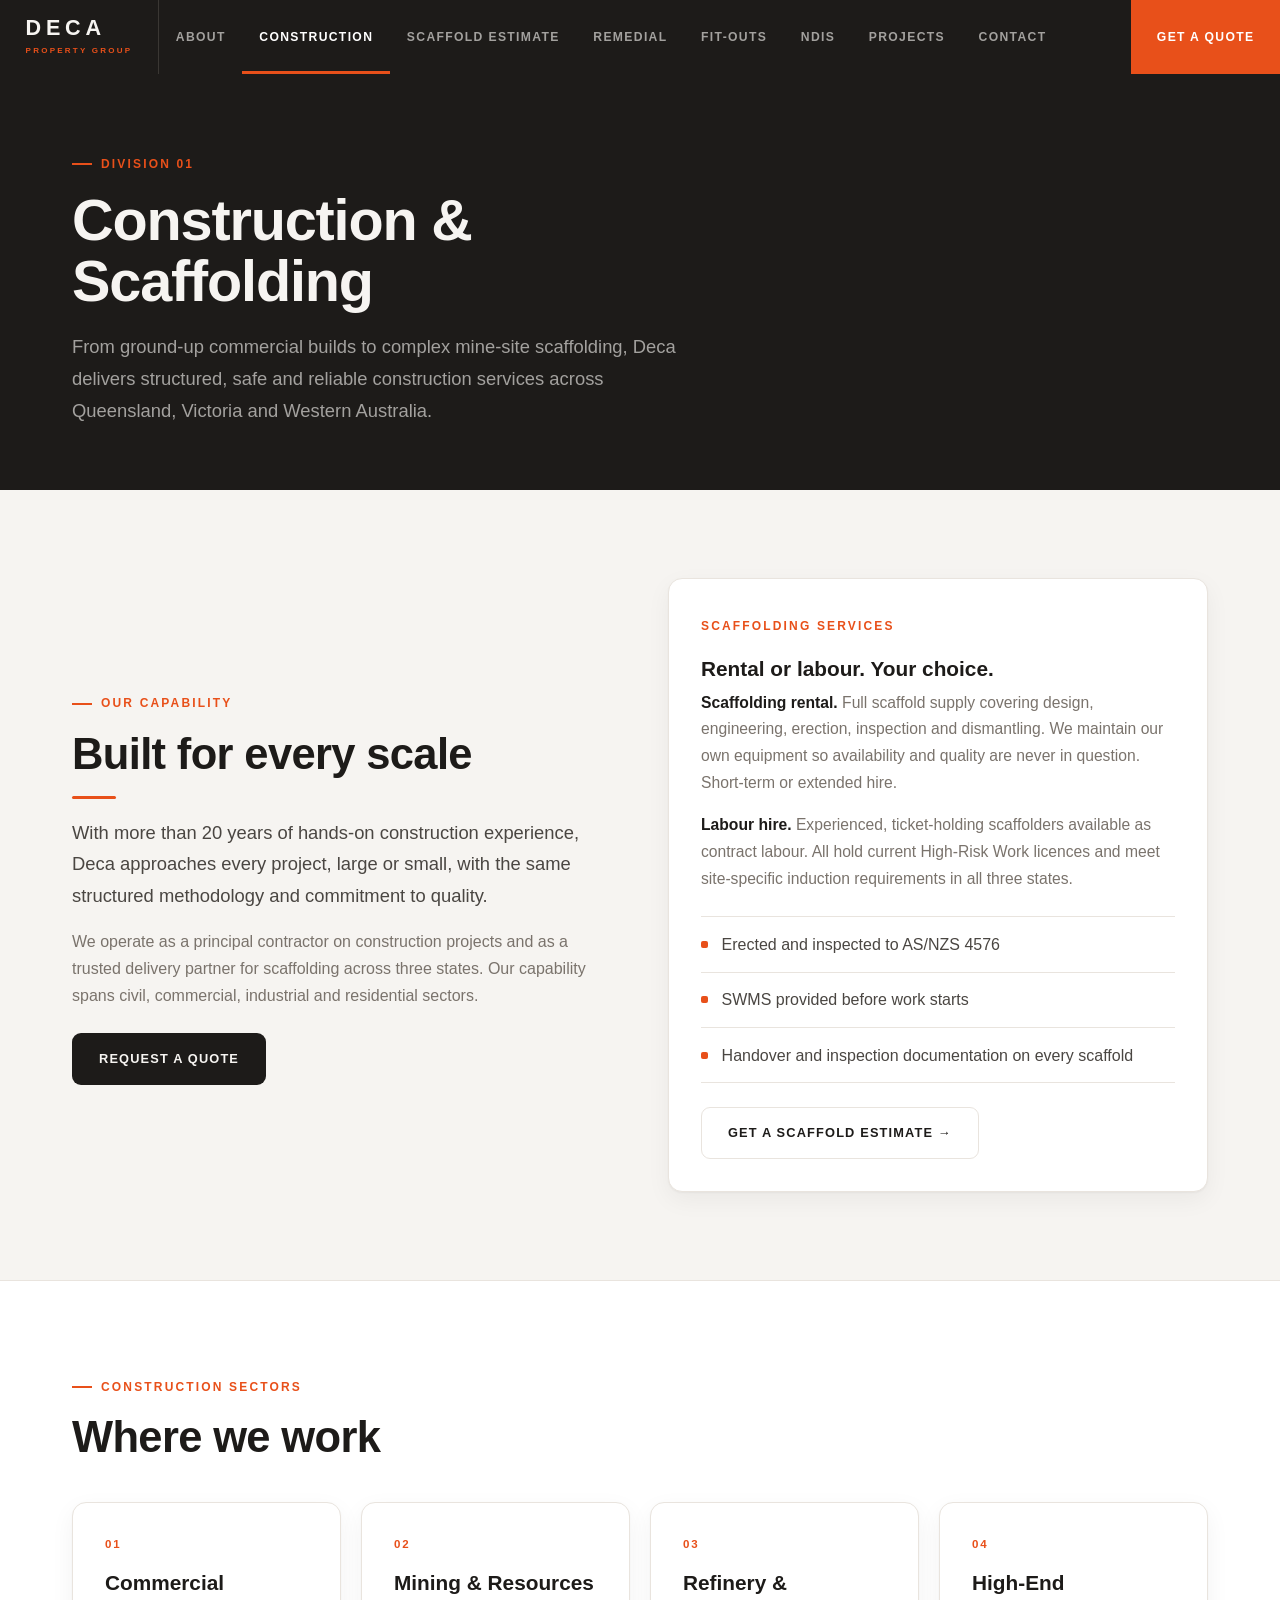
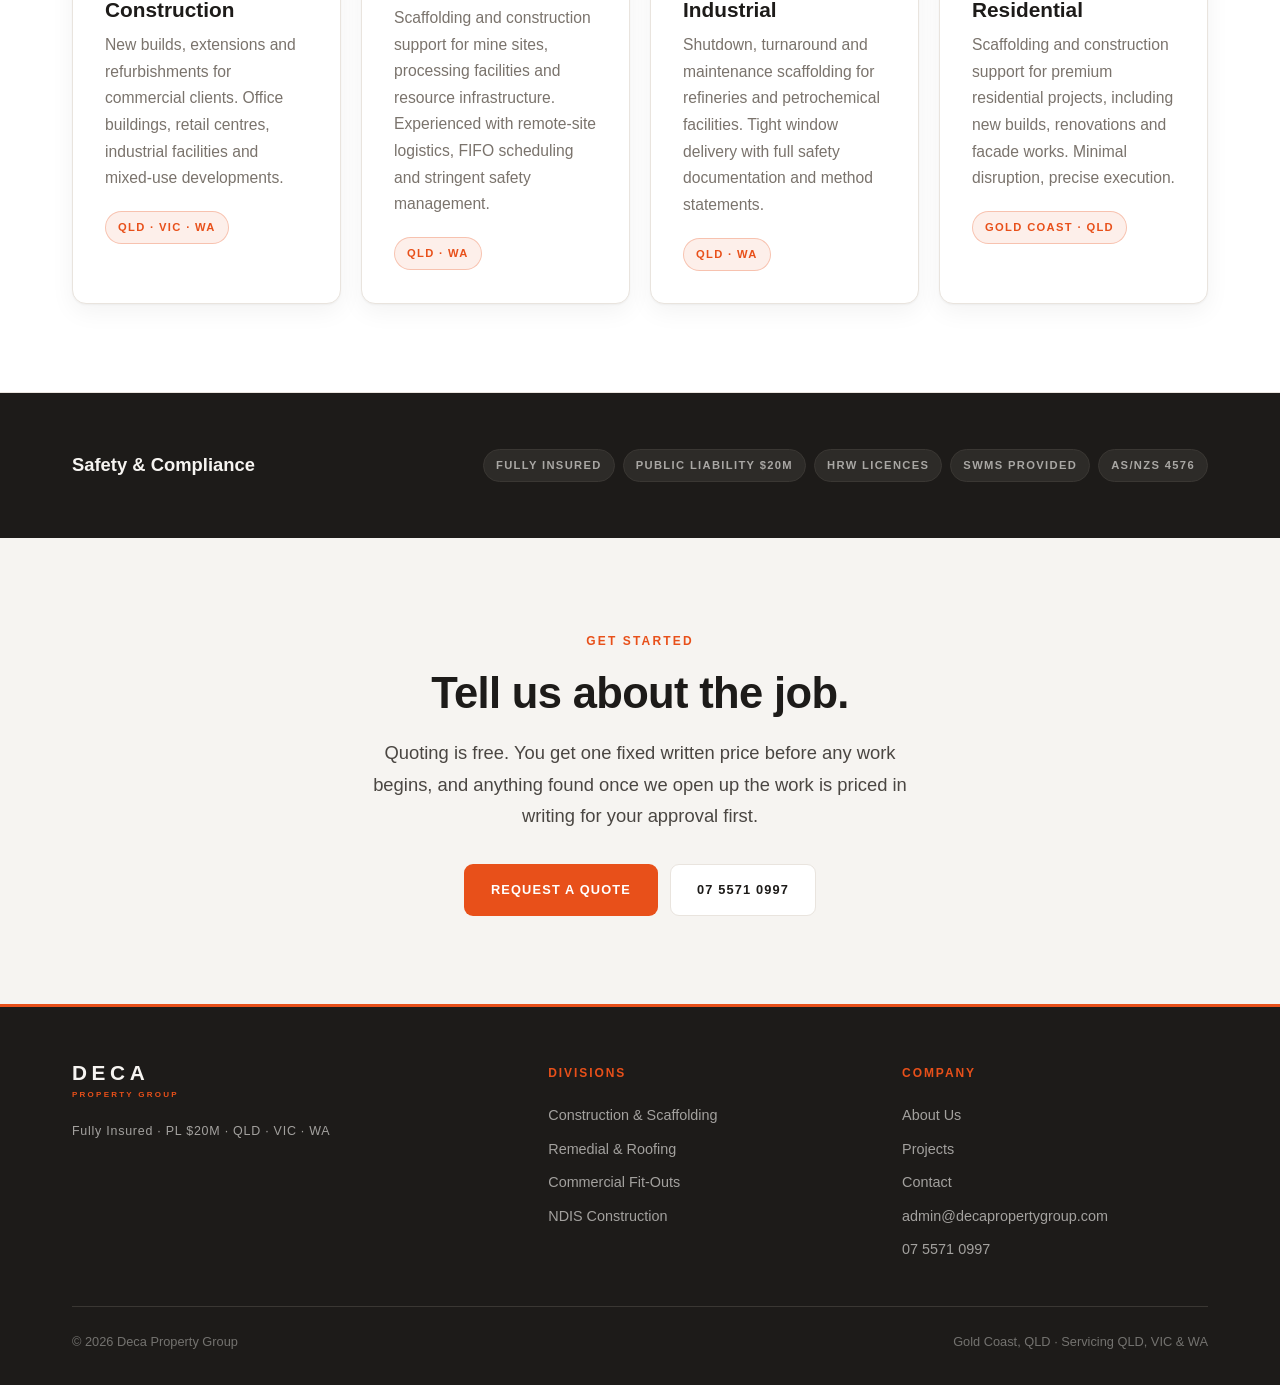
==== commit 5324e1d2: "Put the landline on the website and take the mobile off The site carried 0428 901 108 in the footer " ====
--- a/construction.html
+++ b/construction.html
@@ -140,7 +140,7 @@
     writing for your approval first.</p>
     <div class="btn-row rv d3" style="justify-content:center;margin-top:2rem">
       <a href="contact.html" class="btn btn-accent">Request a Quote</a>
-      <a href="tel:0428901108" class="btn btn-outline">0428 901 108</a>
+      <a href="tel:+61755710997" class="btn btn-outline">07 5571 0997</a>
     </div>
   </div>
 </section>
@@ -165,7 +165,7 @@
         <a href="projects.html">Projects</a>
         <a href="contact.html">Contact</a>
         <a href="mailto:admin@decapropertygroup.com">admin@decapropertygroup.com</a>
-        <a href="tel:0428901108">0428 901 108</a>
+        <a href="tel:+61755710997">07 5571 0997</a>
       </div>
     </div>
     <div class="ft-base">
@@ -177,5 +177,6 @@
 
 </div>
 <script src="site.js"></script>
+<script defer src="/_vercel/insights/script.js"></script>
 </body>
 </html>
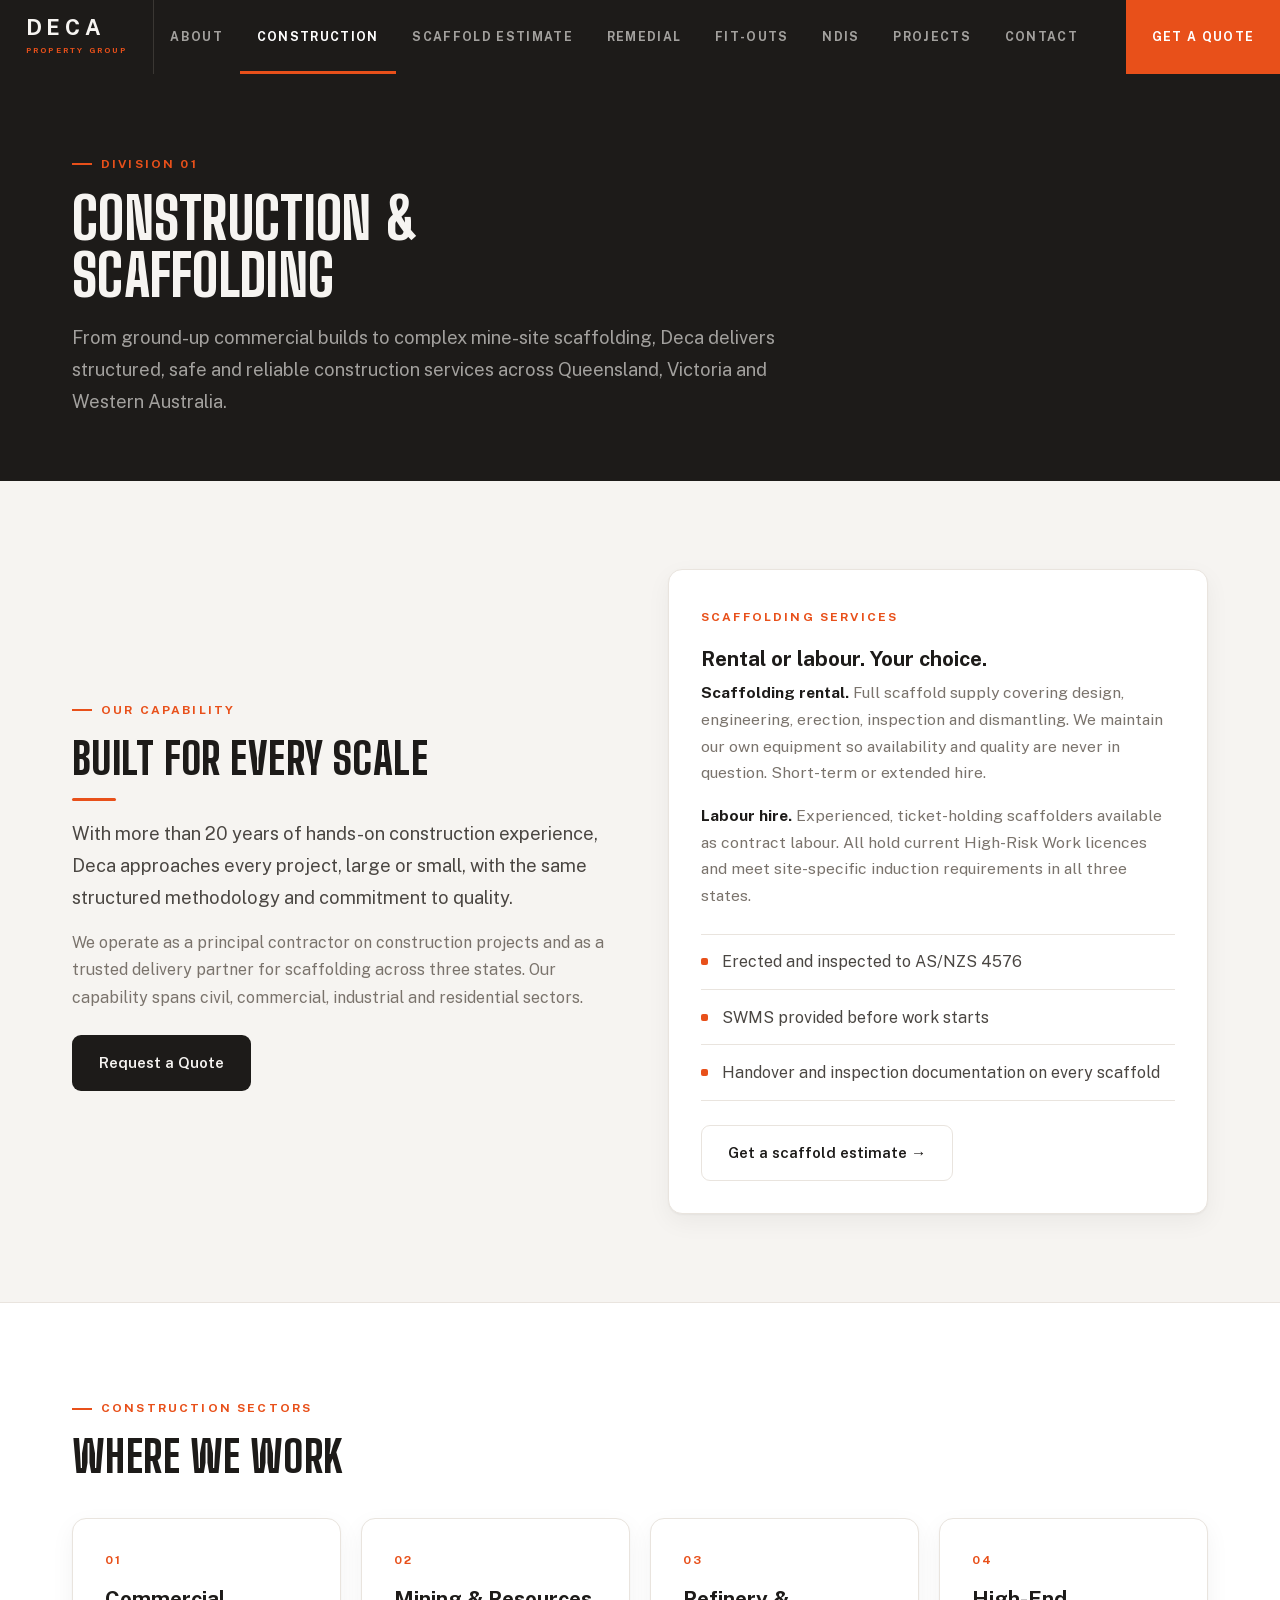
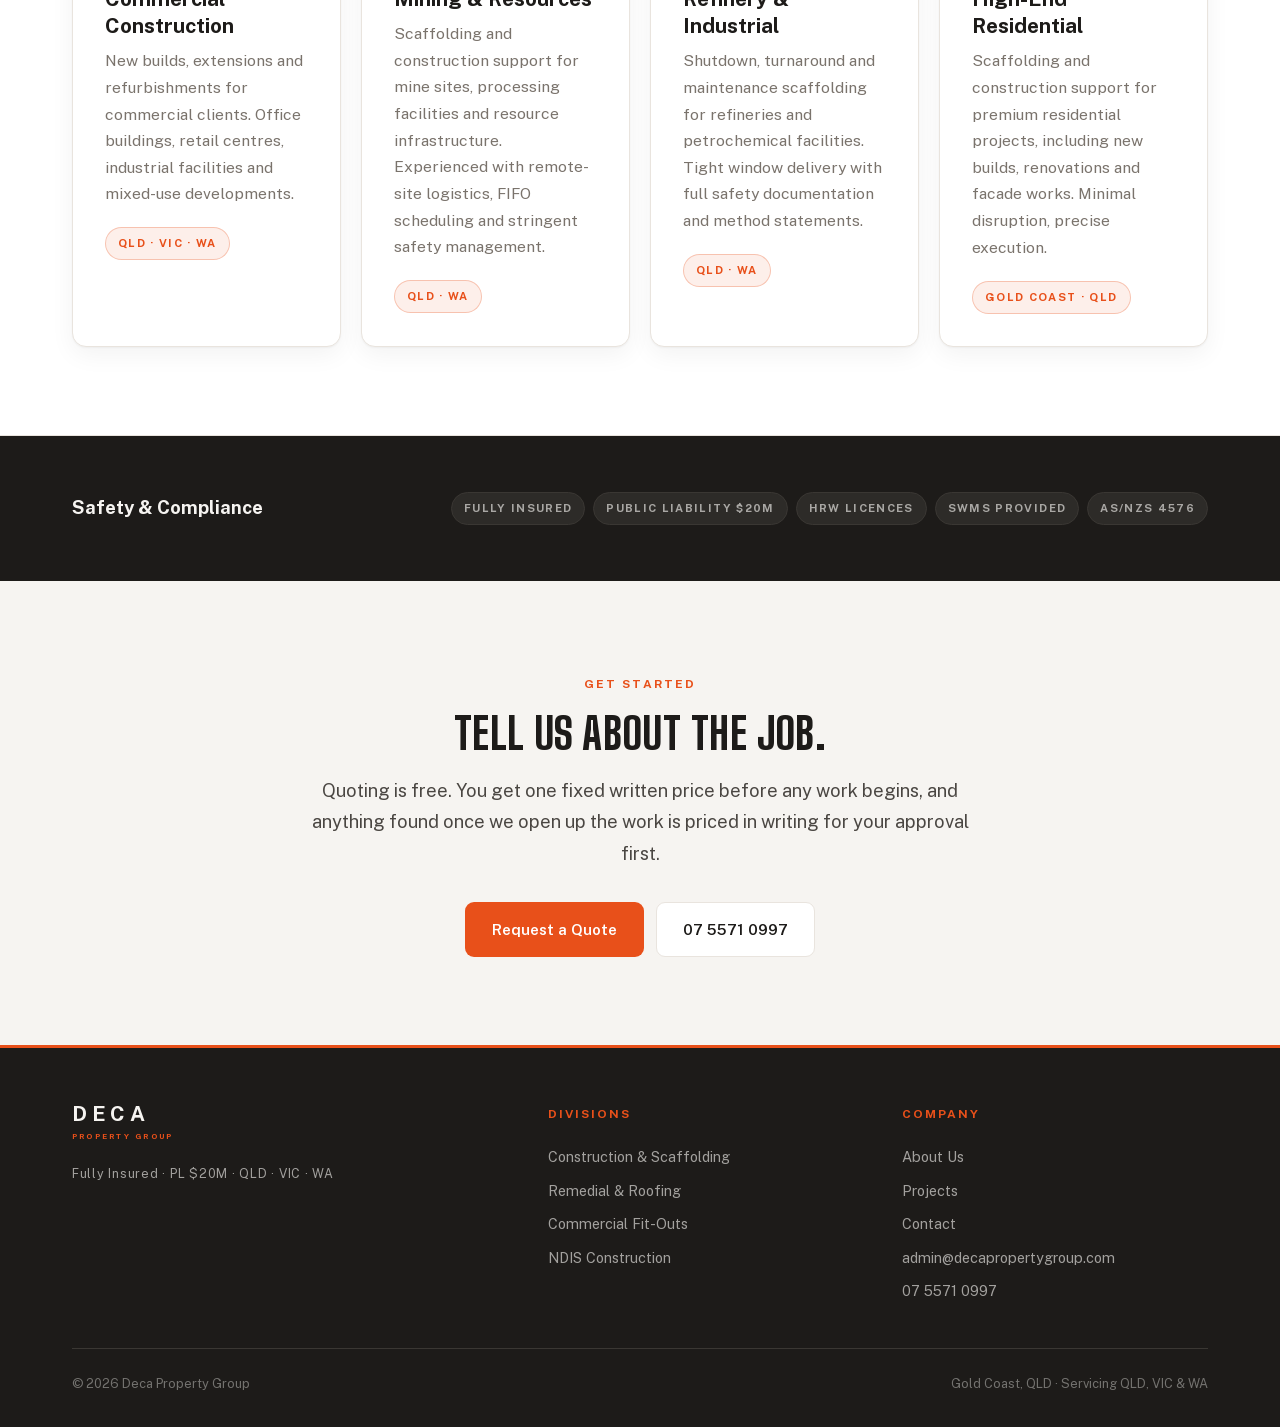
==== commit 284d2ad1: "Rebuild the home page so it stops reading as a template New typefaces, self-hosted: Big Shoulders Di" ====
--- a/construction.html
+++ b/construction.html
@@ -13,7 +13,7 @@
 <link rel="canonical" href="https://www.decapropertygroup.com/construction.html"/>
 <link rel="icon" href="data:image/svg+xml,%3Csvg xmlns='http://www.w3.org/2000/svg' viewBox='0 0 32 32'%3E%3Crect width='32' height='32' fill='%231d1b19'/%3E%3Crect y='26' width='32' height='6' fill='%23e8501a'/%3E%3Ctext x='16' y='20' font-family='Arial,Helvetica,sans-serif' font-size='13' font-weight='700' fill='%23f6f4f1' text-anchor='middle'%3ED%3C/text%3E%3C/svg%3E"/>
 <script>document.documentElement.className+=" js"</script>
-<link rel="stylesheet" href="styles.css"/>
+<link rel="stylesheet" href="styles.css?v=20261116"/>
 </head>
 <body>
 
--- a/styles.css
+++ b/styles.css
@@ -1,12 +1,22 @@
 /* ==========================================================================
    Deca Property Group - shared stylesheet
    House style: charcoal #1d1b19, accent orange #e8501a, warm off-white #f6f4f1,
-   white cards with 1px #e9e4de borders, Arial throughout.
+   white cards with 1px #e9e4de borders. Website type: see the font notes below.
    Matches the Capability Statement, quotations and invoice masthead.
    Every page loads this one file. Do not add per-page <style> blocks.
    ========================================================================== */
 
 *,*::before,*::after{margin:0;padding:0;box-sizing:border-box}
+
+/* Typefaces, self-hosted (SIL Open Font Licence). Big Shoulders Display for
+   headings, from Chicago's street signage; Public Sans for reading; Spline Sans
+   Mono for job data, the way a site diary or takeoff sets it out. The PDFs stay
+   on Arial for now (Tom, 16 November 2026). */
+@font-face{font-family:'Big Shoulders Display';font-weight:700 800;font-display:swap;src:url(fonts/big-shoulders-display.woff2) format('woff2');unicode-range:U+0000-00FF,U+0131,U+0152-0153,U+02BB-02BC,U+02C6,U+02DA,U+02DC,U+0304,U+0308,U+0329,U+2000-206F,U+20AC,U+2122,U+2191,U+2193,U+2212,U+2215,U+FEFF,U+FFFD}
+@font-face{font-family:'Public Sans';font-style:normal;font-weight:400 700;font-display:swap;src:url(fonts/public-sans.woff2) format('woff2');unicode-range:U+0000-00FF,U+0131,U+0152-0153,U+02BB-02BC,U+02C6,U+02DA,U+02DC,U+0304,U+0308,U+0329,U+2000-206F,U+20AC,U+2122,U+2191,U+2193,U+2212,U+2215,U+FEFF,U+FFFD}
+@font-face{font-family:'Public Sans';font-style:italic;font-weight:400;font-display:swap;src:url(fonts/public-sans-italic.woff2) format('woff2');unicode-range:U+0000-00FF,U+0131,U+0152-0153,U+02BB-02BC,U+02C6,U+02DA,U+02DC,U+0304,U+0308,U+0329,U+2000-206F,U+20AC,U+2122,U+2191,U+2193,U+2212,U+2215,U+FEFF,U+FFFD}
+@font-face{font-family:'Spline Sans Mono';font-weight:400 500;font-display:swap;src:url(fonts/spline-sans-mono.woff2) format('woff2');unicode-range:U+0000-00FF,U+0131,U+0152-0153,U+02BB-02BC,U+02C6,U+02DA,U+02DC,U+0304,U+0308,U+0329,U+2000-206F,U+20AC,U+2122,U+2191,U+2193,U+2212,U+2215,U+FEFF,U+FFFD}
+
 
 :root{
   /* Palette */
@@ -38,11 +48,15 @@
   --radius-lg:  18px;
   --shadow:     0 1px 2px rgba(29,27,25,.04), 0 8px 24px rgba(29,27,25,.05);
   --nav-h:      74px;
+
+  --f-head: 'Big Shoulders Display', 'Arial Narrow', Arial, sans-serif;
+  --f-body: 'Public Sans', Arial, Helvetica, sans-serif;
+  --f-mono: 'Spline Sans Mono', ui-monospace, Menlo, monospace;
 }
 
 html{scroll-behavior:smooth;-webkit-text-size-adjust:100%}
 body{
-  font-family:Arial,Helvetica,sans-serif;
+  font-family:var(--f-body);
   -webkit-font-smoothing:antialiased;
   background:var(--paper);color:var(--body);
   font-size:var(--t-body);line-height:1.7;
@@ -116,9 +130,9 @@
   font-size:var(--t-label);font-weight:700;letter-spacing:.18em;
   text-transform:uppercase;color:var(--accent);
 }
-.display{font-size:var(--t-display);line-height:1.02;letter-spacing:-.02em;font-weight:700;color:var(--ink)}
-h1,.h1{font-size:var(--t-h1);line-height:1.06;letter-spacing:-.02em;font-weight:700;color:var(--ink)}
-h2,.h2{font-size:var(--t-h2);line-height:1.12;letter-spacing:-.015em;font-weight:700;color:var(--ink)}
+.display{font-family:var(--f-head);font-size:var(--t-display);line-height:.95;letter-spacing:.005em;font-weight:800;text-transform:uppercase;color:var(--ink)}
+h1,.h1{font-family:var(--f-head);font-size:var(--t-h1);line-height:.98;letter-spacing:.005em;font-weight:800;text-transform:uppercase;color:var(--ink)}
+h2,.h2{font-family:var(--f-head);font-size:var(--t-h2);line-height:1;letter-spacing:.01em;font-weight:800;text-transform:uppercase;color:var(--ink)}
 h3,.h3{font-size:var(--t-h3);line-height:1.3;font-weight:700;color:var(--ink)}
 .on-ink,.on-ink h1,.on-ink h2,.on-ink h3{color:var(--on-ink)}
 .accent{color:var(--accent)}
@@ -132,8 +146,8 @@
 .btn{
   display:inline-flex;align-items:center;gap:9px;
   padding:14px 26px;border-radius:9px;border:1.5px solid transparent;
-  font-family:inherit;font-size:.8rem;font-weight:700;letter-spacing:.09em;
-  text-transform:uppercase;text-decoration:none;cursor:pointer;
+  font-family:inherit;font-size:.95rem;font-weight:600;letter-spacing:0;
+  text-transform:none;text-decoration:none;cursor:pointer;
   transition:background .2s,color .2s,border-color .2s,transform .15s;
 }
 .btn:active{transform:translateY(1px)}
@@ -380,3 +394,62 @@
   .est-grid{grid-template-columns:1fr}
   .est-head,.est-body{padding-left:1.4rem;padding-right:1.4rem}
 }
+
+
+/* ── Home page ───────────────────────────────────────────────────────────────
+   Rebuilt 16 November 2026 to stop it reading as a template: no eyebrow labels,
+   no stat bars, no numbered cards, no scroll fade-ins. Job data is set in mono,
+   the way it reads on a site diary or a takeoff. */
+.hm-hero{padding:4.5rem 0 0;background:var(--paper)}
+.hm-h1{font-size:clamp(2.8rem,7.6vw,6.6rem);line-height:.92;max-width:13ch;color:var(--ink)}
+.hm-hero-row{display:flex;justify-content:space-between;align-items:flex-end;gap:2.5rem;margin-top:2.2rem;flex-wrap:wrap}
+.hm-lead{font-size:1.2rem;line-height:1.6;color:var(--body);max-width:52ch}
+.hm-ctas{display:flex;gap:.75rem;flex-wrap:wrap}
+.hm-strip{display:grid;grid-template-columns:1.15fr 1fr 1fr;gap:4px;margin-top:3.5rem;background:var(--ink)}
+.hm-strip figure{position:relative;margin:0;overflow:hidden}
+.hm-strip img{width:100%;height:clamp(320px,46vw,620px);object-fit:cover}
+.hm-strip figcaption{position:absolute;left:0;right:0;bottom:0;padding:1.4rem 1rem .8rem;
+  font-family:var(--f-mono);font-size:.74rem;color:#fff;letter-spacing:.02em;
+  background:linear-gradient(transparent,rgba(29,27,25,.82))}
+
+.hm-sched{margin-top:2rem;border-top:2px solid var(--ink)}
+.hm-row{display:grid;grid-template-columns:minmax(200px,1fr) 2fr minmax(180px,1fr);gap:2rem;align-items:baseline;
+  padding:1.6rem 0;border-bottom:1px solid var(--line);text-decoration:none;color:var(--body)}
+.hm-row:hover .hm-trade{color:var(--accent)}
+.hm-trade{font-family:var(--f-head);font-weight:800;text-transform:uppercase;font-size:1.75rem;line-height:1;color:var(--ink)}
+.hm-row p{margin:0}
+.hm-ref{font-family:var(--f-mono);font-size:.8rem;color:var(--muted);line-height:1.6}
+
+.hm-jobs-sec{background:var(--card);border-top:1px solid var(--line);border-bottom:1px solid var(--line)}
+.hm-jobs-head{display:flex;justify-content:space-between;align-items:baseline;gap:1rem}
+.hm-all{font-weight:600;color:var(--ink);text-underline-offset:4px}
+.hm-jobs{display:grid;grid-template-columns:1.3fr 1fr;grid-template-rows:auto auto auto;gap:2rem 2.2rem;margin-top:2rem}
+.hm-job{text-decoration:none;color:inherit;display:block}
+.hm-job-big{grid-row:span 3}
+.hm-job img{width:100%;aspect-ratio:16/10;object-fit:cover}
+.hm-job-big img{aspect-ratio:auto;height:calc(100% - 6rem);min-height:360px}
+.hm-job h3{margin-top:.9rem;font-size:1.15rem}
+.hm-job:hover h3{color:var(--accent)}
+.hm-data{font-family:var(--f-mono);font-size:.78rem;color:var(--muted);margin-top:.3rem;line-height:1.55}
+
+.hm-two{display:grid;grid-template-columns:1fr 1fr;gap:4rem}
+.hm-two p{color:var(--on-ink-mut);font-size:1.08rem;margin-top:1.2rem;max-width:48ch}
+
+.hm-call{padding:5rem 0 6rem}
+.hm-call-lead{font-size:1.2rem;color:var(--body)}
+.hm-phone{display:inline-block;font-family:var(--f-head);font-weight:800;font-size:clamp(3.2rem,11vw,8.5rem);
+  line-height:1;color:var(--accent);text-decoration:none;margin-top:.4rem}
+.hm-phone:hover{color:var(--accent-dk)}
+.hm-call-sub{margin-top:1rem;color:var(--muted)}
+.hm-call-sub a{color:var(--ink);text-underline-offset:4px}
+
+@media (max-width:900px){
+  .hm-strip{grid-template-columns:1fr 1fr}
+  .hm-strip figure:first-child{grid-column:span 2}
+  .hm-strip img{height:min(70vw,420px)}
+  .hm-row{grid-template-columns:1fr;gap:.6rem}
+  .hm-jobs{grid-template-columns:1fr}
+  .hm-job-big{grid-row:auto}
+  .hm-job-big img{height:auto;aspect-ratio:16/10;min-height:0}
+  .hm-two{grid-template-columns:1fr;gap:2.5rem}
+}
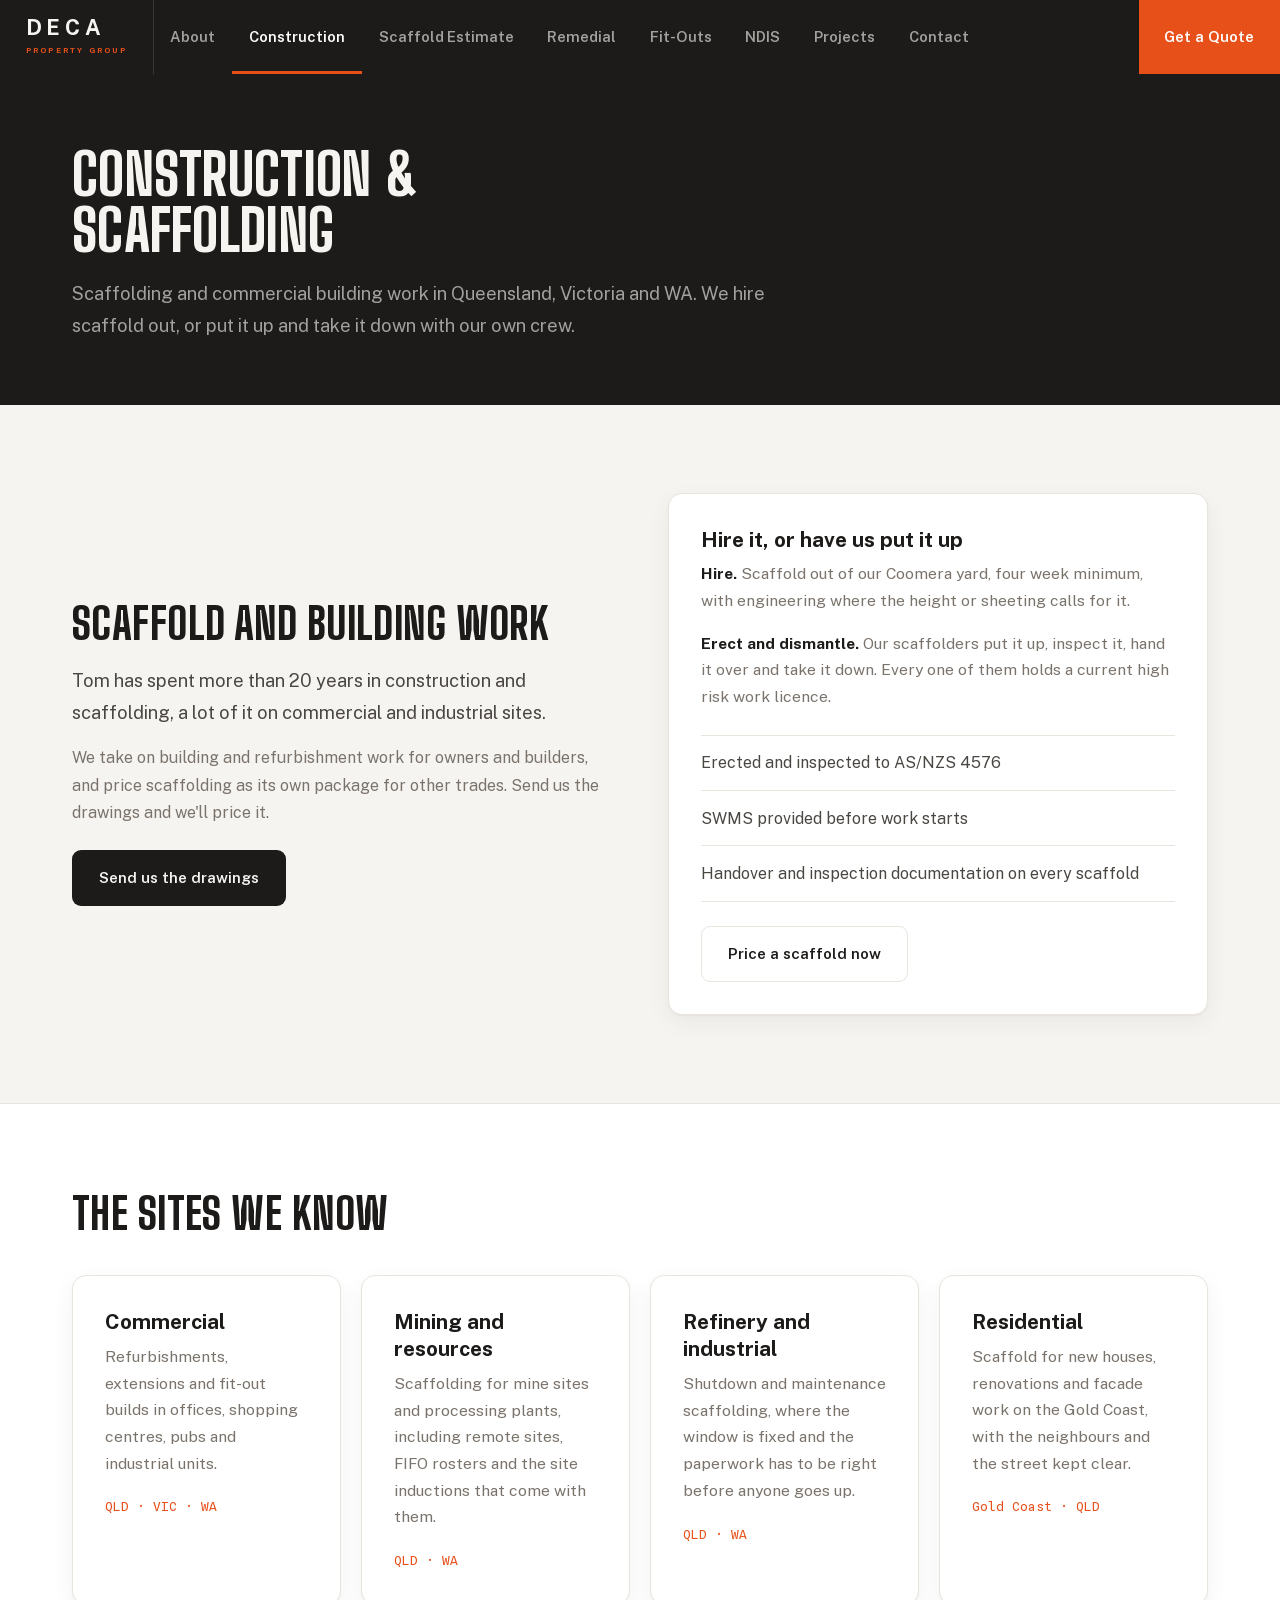
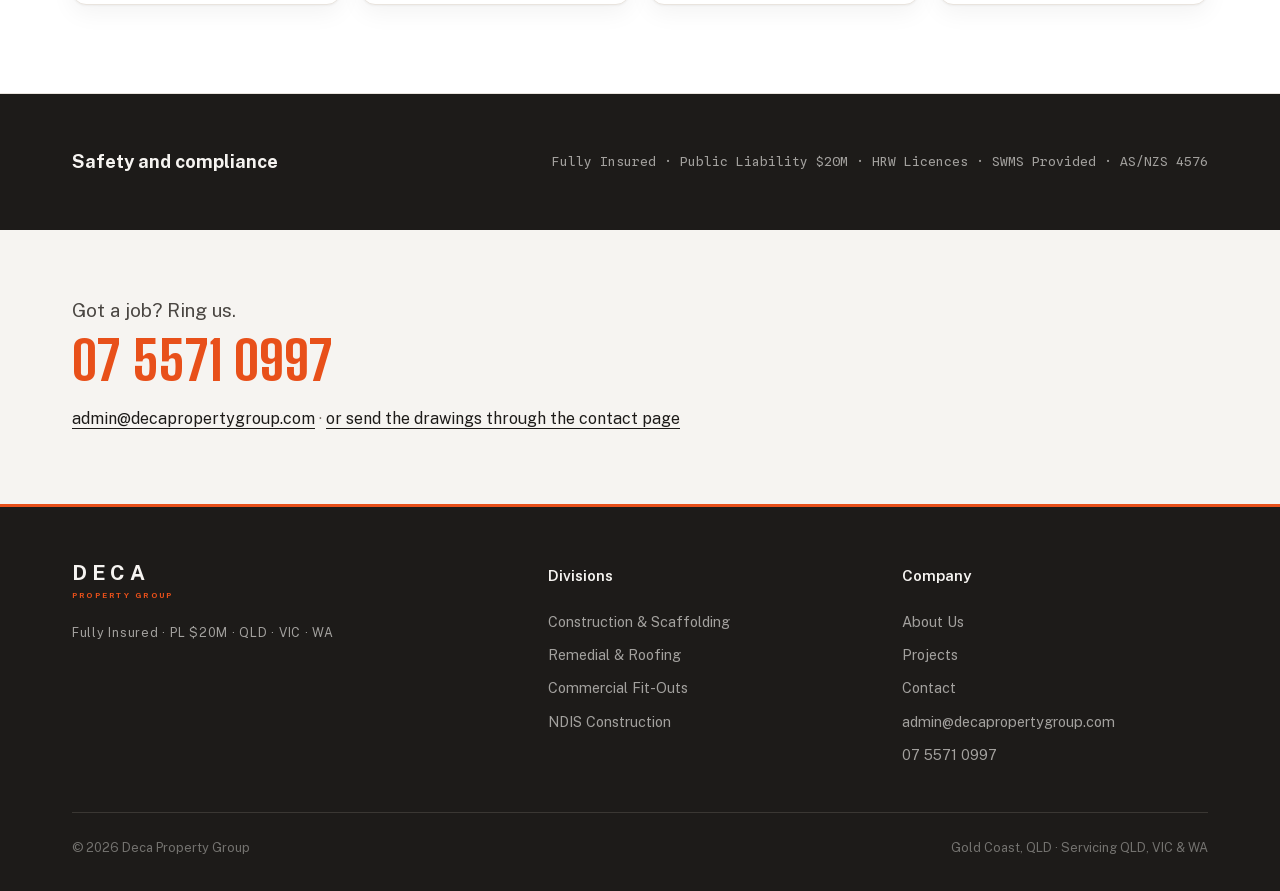
==== commit 4a089ca6: "Rebuild the inner pages to match the new home page Eyebrow labels, orange rules, card numbers and sc" ====
--- a/construction.html
+++ b/construction.html
@@ -13,7 +13,7 @@
 <link rel="canonical" href="https://www.decapropertygroup.com/construction.html"/>
 <link rel="icon" href="data:image/svg+xml,%3Csvg xmlns='http://www.w3.org/2000/svg' viewBox='0 0 32 32'%3E%3Crect width='32' height='32' fill='%231d1b19'/%3E%3Crect y='26' width='32' height='6' fill='%23e8501a'/%3E%3Ctext x='16' y='20' font-family='Arial,Helvetica,sans-serif' font-size='13' font-weight='700' fill='%23f6f4f1' text-anchor='middle'%3ED%3C/text%3E%3C/svg%3E"/>
 <script>document.documentElement.className+=" js"</script>
-<link rel="stylesheet" href="styles.css?v=20261116"/>
+<link rel="stylesheet" href="styles.css?v=20261116b"/>
 </head>
 <body>
 
@@ -40,43 +40,38 @@
 
 <section class="page-head">
   <div class="wrap">
-    <span class="eyebrow rv">Division 01</span>
-    <h1 class="rv d1">Construction &amp; Scaffolding</h1>
-    <p class="lead rv d2">From ground-up commercial builds to complex mine-site scaffolding, Deca delivers structured, safe and reliable construction services across Queensland, Victoria and Western Australia.</p>
+<h1>Construction &amp; Scaffolding</h1>
+    <p class="lead">Scaffolding and commercial building work in Queensland, Victoria and WA. We hire scaffold out, or put it up and take it down with our own crew.</p>
   </div>
 </section>
 
 <section class="section">
   <div class="wrap">
     <div class="split split-even">
-      <div class="rv">
-        <span class="eyebrow">Our Capability</span>
-        <h2 style="margin-top:1rem">Built for every scale</h2>
-        <div class="rule"></div>
-        <p class="lead">With more than 20 years of hands-on construction experience, Deca approaches
-        every project, large or small, with the same structured methodology and commitment to quality.</p>
-        <p class="muted" style="margin-top:1rem">We operate as a principal contractor on construction
-        projects and as a trusted delivery partner for scaffolding across three states. Our capability
-        spans civil, commercial, industrial and residential sectors.</p>
-        <a href="contact.html" class="btn btn-ink" style="margin-top:1.5rem">Request a Quote</a>
+      <div>
+<h2>Scaffold and building work</h2>
+        <p class="lead" style="margin-top:1.2rem">Tom has spent more than 20 years in construction and
+        scaffolding, a lot of it on commercial and industrial sites.</p>
+        <p class="muted" style="margin-top:1rem">We take on building and refurbishment work for owners and
+        builders, and price scaffolding as its own package for other trades. Send us the drawings and
+        we'll price it.</p>
+        <a href="contact.html" class="btn btn-ink" style="margin-top:1.5rem">Send us the drawings</a>
       </div>
-      <div class="rv d1">
+      <div>
         <div class="card">
-          <span class="eyebrow-plain">Scaffolding Services</span>
-          <h3 style="margin:1rem 0 .5rem">Rental or labour. Your choice.</h3>
-          <p class="muted" style="font-size:.98rem"><strong style="color:var(--ink)">Scaffolding rental.</strong>
-          Full scaffold supply covering design, engineering, erection, inspection and dismantling. We
-          maintain our own equipment so availability and quality are never in question. Short-term or
-          extended hire.</p>
-          <p class="muted" style="font-size:.98rem;margin-top:1rem"><strong style="color:var(--ink)">Labour hire.</strong>
-          Experienced, ticket-holding scaffolders available as contract labour. All hold current
-          High-Risk Work licences and meet site-specific induction requirements in all three states.</p>
+<h3 style="margin:0 0 .5rem">Hire it, or have us put it up</h3>
+          <p class="muted" style="font-size:.98rem"><strong style="color:var(--ink)">Hire.</strong>
+          Scaffold out of our Coomera yard, four week minimum, with engineering where the height or
+          sheeting calls for it.</p>
+          <p class="muted" style="font-size:.98rem;margin-top:1rem"><strong style="color:var(--ink)">Erect and dismantle.</strong>
+          Our scaffolders put it up, inspect it, hand it over and take it down. Every one of them holds a
+          current high risk work licence.</p>
           <ul class="checks" style="margin-top:1.5rem">
             <li>Erected and inspected to AS/NZS 4576</li>
             <li>SWMS provided before work starts</li>
             <li>Handover and inspection documentation on every scaffold</li>
           </ul>
-          <a href="scaffold-estimate.html" class="btn btn-outline" style="margin-top:1.5rem">Get a scaffold estimate &rarr;</a>
+          <a href="scaffold-estimate.html" class="btn btn-outline" style="margin-top:1.5rem">Price a scaffold now</a>
         </div>
       </div>
     </div>
@@ -85,33 +80,28 @@
 
 <section class="section" style="background:var(--card);border-top:1px solid var(--line);border-bottom:1px solid var(--line)">
   <div class="wrap">
-    <div class="rv" style="margin-bottom:2.5rem">
-      <span class="eyebrow">Construction Sectors</span>
-      <h2 style="margin-top:1rem">Where we work</h2>
+    <div style="margin-bottom:2.5rem">
+<h2>The sites we know</h2>
     </div>
     <div class="grid grid-4">
-      <div class="card rv">
-        <span class="card-index">01</span>
-        <h3>Commercial Construction</h3>
-        <p>New builds, extensions and refurbishments for commercial clients. Office buildings, retail centres, industrial facilities and mixed-use developments.</p>
+      <div class="card">
+        <h3>Commercial</h3>
+        <p>Refurbishments, extensions and fit-out builds in offices, shopping centres, pubs and industrial units.</p>
         <div class="tag-row" style="margin-top:1.2rem"><span class="tag tag-accent">QLD &middot; VIC &middot; WA</span></div>
       </div>
-      <div class="card rv d1">
-        <span class="card-index">02</span>
-        <h3>Mining &amp; Resources</h3>
-        <p>Scaffolding and construction support for mine sites, processing facilities and resource infrastructure. Experienced with remote-site logistics, FIFO scheduling and stringent safety management.</p>
+      <div class="card">
+        <h3>Mining and resources</h3>
+        <p>Scaffolding for mine sites and processing plants, including remote sites, FIFO rosters and the site inductions that come with them.</p>
         <div class="tag-row" style="margin-top:1.2rem"><span class="tag tag-accent">QLD &middot; WA</span></div>
       </div>
-      <div class="card rv d2">
-        <span class="card-index">03</span>
-        <h3>Refinery &amp; Industrial</h3>
-        <p>Shutdown, turnaround and maintenance scaffolding for refineries and petrochemical facilities. Tight window delivery with full safety documentation and method statements.</p>
+      <div class="card">
+        <h3>Refinery and industrial</h3>
+        <p>Shutdown and maintenance scaffolding, where the window is fixed and the paperwork has to be right before anyone goes up.</p>
         <div class="tag-row" style="margin-top:1.2rem"><span class="tag tag-accent">QLD &middot; WA</span></div>
       </div>
-      <div class="card rv d3">
-        <span class="card-index">04</span>
-        <h3>High-End Residential</h3>
-        <p>Scaffolding and construction support for premium residential projects, including new builds, renovations and facade works. Minimal disruption, precise execution.</p>
+      <div class="card">
+        <h3>Residential</h3>
+        <p>Scaffold for new houses, renovations and facade work on the Gold Coast, with the neighbours and the street kept clear.</p>
         <div class="tag-row" style="margin-top:1.2rem"><span class="tag tag-accent">Gold Coast &middot; QLD</span></div>
       </div>
     </div>
@@ -120,7 +110,7 @@
 
 <section class="section-tight section-ink">
   <div class="wrap" style="display:flex;align-items:center;justify-content:space-between;gap:1.5rem;flex-wrap:wrap">
-    <h3 class="on-ink" style="font-size:1.15rem">Safety &amp; Compliance</h3>
+    <h3 class="on-ink" style="font-size:1.15rem">Safety and compliance</h3>
     <div class="tag-row">
       <span class="tag tag-ink">Fully Insured</span>
       <span class="tag tag-ink">Public Liability $20M</span>
@@ -131,17 +121,12 @@
   </div>
 </section>
 
-<section class="section">
-  <div class="wrap-narrow" style="text-align:center">
-    <span class="eyebrow-plain rv">Get Started</span>
-    <h2 class="rv d1" style="margin-top:1rem">Tell us about the job.</h2>
-    <p class="lead rv d2" style="margin:1.2rem auto 0;max-width:56ch">Quoting is free. You get one fixed
-    written price before any work begins, and anything found once we open up the work is priced in
-    writing for your approval first.</p>
-    <div class="btn-row rv d3" style="justify-content:center;margin-top:2rem">
-      <a href="contact.html" class="btn btn-accent">Request a Quote</a>
-      <a href="tel:+61755710997" class="btn btn-outline">07 5571 0997</a>
-    </div>
+<section class="call-block">
+  <div class="wrap">
+    <p class="lead-in">Got a job? Ring us.</p>
+    <a href="tel:+61755710997" class="phone">07 5571 0997</a>
+    <p class="sub"><a href="mailto:admin@decapropertygroup.com">admin@decapropertygroup.com</a> &middot;
+    <a href="contact.html">or send the drawings through the contact page</a></p>
   </div>
 </section>
 <footer class="site-footer">
--- a/styles.css
+++ b/styles.css
@@ -99,7 +99,7 @@
 .nav-links{display:flex;list-style:none;flex:1;align-items:stretch}
 .nav-links a{
   display:flex;align-items:center;padding:0 1.05rem;height:100%;
-  font-size:.76rem;font-weight:700;letter-spacing:.11em;text-transform:uppercase;
+  font-size:.92rem;font-weight:600;letter-spacing:0;text-transform:none;
   color:var(--on-ink-mut);text-decoration:none;
   transition:color .2s,box-shadow .2s;white-space:nowrap;
 }
@@ -108,7 +108,7 @@
 .nav-cta{
   display:flex;align-items:center;padding:0 1.6rem;flex-shrink:0;
   background:var(--accent);color:#fff;text-decoration:none;
-  font-size:.76rem;font-weight:700;letter-spacing:.11em;text-transform:uppercase;
+  font-size:.95rem;font-weight:600;letter-spacing:0;text-transform:none;
   transition:background .2s;white-space:nowrap;
 }
 .nav-cta:hover{background:var(--accent-dk)}
@@ -139,7 +139,7 @@
 .lead{font-size:var(--t-lead);line-height:1.72;color:var(--body)}
 .muted{color:var(--muted)}
 .caption{font-size:var(--t-caption);line-height:1.6;color:var(--muted)}
-.rule{width:44px;height:3px;background:var(--accent);margin:1.1rem 0;border-radius:2px}
+.rule{display:none}
 .stack>*+*{margin-top:1rem}
 
 /* ── Buttons ─────────────────────────────────────────────────────────────── */
@@ -182,27 +182,25 @@
 .split-head{grid-template-columns:1fr 1fr;gap:3rem;align-items:end}
 
 .card-index{
-  font-size:.72rem;font-weight:700;letter-spacing:.16em;color:var(--accent);
-  display:block;margin-bottom:.9rem;
+  display:none;
 }
 .card p{color:var(--muted);font-size:.98rem}
 .card h3{margin-bottom:.55rem}
 .more{
   display:inline-flex;align-items:center;gap:7px;margin-top:1.1rem;
-  font-size:.76rem;font-weight:700;letter-spacing:.12em;text-transform:uppercase;
-  color:var(--accent);transition:gap .2s;
+  font-size:.95rem;font-weight:600;letter-spacing:0;text-transform:none;
+  color:var(--ink);text-decoration:underline;text-underline-offset:4px;transition:gap .2s;
 }
 .card-link:hover .more{gap:12px}
 
 /* Tags & badges */
-.tag-row{display:flex;gap:8px;flex-wrap:wrap}
-.tag{
-  font-size:.7rem;font-weight:700;letter-spacing:.12em;text-transform:uppercase;
-  padding:6px 12px;border-radius:999px;border:1px solid var(--line);
-  color:var(--muted);background:var(--card);
-}
-.tag-ink{background:rgba(246,244,241,.07);border-color:var(--ink-3);color:var(--on-ink-mut)}
-.tag-accent{background:rgba(232,80,26,.09);border-color:rgba(232,80,26,.28);color:var(--accent)}
+.tag-row{display:flex;gap:0;flex-wrap:wrap;font-family:var(--f-mono);font-size:.8rem}
+/* Tags read as a line of job data, not as pills */
+.tag{color:var(--muted)}
+.tag + .tag::before{content:'\00a0\00b7\00a0';color:var(--muted)}
+.tag-ink{color:var(--on-ink-mut)}
+.tag-ink + .tag-ink::before{color:var(--on-ink-mut)}
+.tag-accent{color:var(--accent)}
 
 /* Checklist */
 .checks{list-style:none}
@@ -211,10 +209,7 @@
   padding:.85rem 0;border-bottom:1px solid var(--line);
 }
 .checks li:first-child{border-top:1px solid var(--line)}
-.checks li::before{
-  content:'';flex-shrink:0;width:7px;height:7px;margin-top:.62rem;
-  background:var(--accent);border-radius:2px;
-}
+.checks li::before{content:none}
 .on-ink .checks li{border-color:var(--ink-3)}
 
 /* Stat strip */
@@ -226,7 +221,7 @@
 
 /* ── Page header (interior pages) ────────────────────────────────────────── */
 .page-head{background:var(--ink);color:var(--on-ink);padding:4.5rem 0 4rem}
-.page-head h1{color:var(--on-ink);margin:1rem 0 0;max-width:16ch}
+.page-head h1{color:var(--on-ink);margin:0;max-width:22ch}
 .page-head .lead{color:var(--on-ink-mut);max-width:62ch;margin-top:1.2rem}
 
 /* ── Photo figures ───────────────────────────────────────────────────────── */
@@ -271,8 +266,8 @@
 .contact-line{display:flex;gap:1rem;align-items:flex-start;padding:1rem 0;border-bottom:1px solid var(--line)}
 .contact-line:last-child{border-bottom:none}
 .contact-line dt{
-  font-size:var(--t-label);font-weight:700;letter-spacing:.12em;text-transform:uppercase;
-  color:var(--accent);width:5.5rem;flex-shrink:0;padding-top:.15rem;
+  font-family:var(--f-mono);font-size:.8rem;font-weight:400;letter-spacing:0;text-transform:none;
+  color:var(--muted);width:5.5rem;flex-shrink:0;padding-top:.15rem;
 }
 .contact-line dd{font-size:1.02rem;color:var(--ink)}
 .contact-line dd a{text-decoration:none}
@@ -291,7 +286,7 @@
 .ft-mark{font-size:1.3rem;font-weight:700;letter-spacing:.22em;text-transform:uppercase;color:var(--on-ink);line-height:1}
 .ft-sub{font-size:.5rem;letter-spacing:.28em;text-transform:uppercase;color:var(--accent);margin-top:5px;font-weight:700}
 .ft-cred{font-size:.78rem;letter-spacing:.06em;color:var(--on-ink-mut);margin-top:1.2rem}
-.ft-h{font-size:var(--t-label);font-weight:700;letter-spacing:.16em;text-transform:uppercase;color:var(--accent);margin-bottom:1rem}
+.ft-h{font-size:.95rem;font-weight:600;letter-spacing:0;text-transform:none;color:var(--on-ink);margin-bottom:1rem}
 .ft-col a,.ft-col p{display:block;font-size:.9rem;color:var(--on-ink-mut);text-decoration:none;padding:.28rem 0;transition:color .2s}
 .ft-col a:hover{color:var(--accent)}
 .ft-base{
@@ -304,7 +299,8 @@
 /* Gated behind html.js, which the inline script in each <head> sets. If the
    script or site.js ever fails to load, every section stays visible rather
    than the whole page rendering blank. Never write a bare `.rv{opacity:0}`. */
-.js .rv{opacity:0;transform:translateY(22px);transition:opacity .6s ease,transform .6s ease}
+/* Scroll fade-ins switched off 16 Nov 2026: they read as a template and left headings blank while loading. */
+.js .rv{opacity:1;transform:none}
 .js .rv.on{opacity:1;transform:none}
 .d1{transition-delay:.08s}.d2{transition-delay:.16s}.d3{transition-delay:.24s}.d4{transition-delay:.32s}
 @media(prefers-reduced-motion:reduce){
@@ -435,9 +431,9 @@
 .hm-two{display:grid;grid-template-columns:1fr 1fr;gap:4rem}
 .hm-two p{color:var(--on-ink-mut);font-size:1.08rem;margin-top:1.2rem;max-width:48ch}
 
-.hm-call{padding:5rem 0 6rem}
+.hm-call{padding:4rem 0 4.5rem}
 .hm-call-lead{font-size:1.2rem;color:var(--body)}
-.hm-phone{display:inline-block;font-family:var(--f-head);font-weight:800;font-size:clamp(3.2rem,11vw,8.5rem);
+.hm-phone{display:inline-block;font-family:var(--f-head);font-weight:800;font-size:clamp(2.2rem,4.6vw,3.4rem);
   line-height:1;color:var(--accent);text-decoration:none;margin-top:.4rem}
 .hm-phone:hover{color:var(--accent-dk)}
 .hm-call-sub{margin-top:1rem;color:var(--muted)}
@@ -453,3 +449,34 @@
   .hm-job-big img{height:auto;aspect-ratio:16/10;min-height:0}
   .hm-two{grid-template-columns:1fr;gap:2.5rem}
 }
+
+
+/* ── Template patterns retired 16 November 2026 ─────────────────────────────
+   Eyebrow labels are removed from the markup; this keeps any stragglers out. */
+.eyebrow,.eyebrow-plain{display:none}
+
+/* Shared closing block, the same on every page as the home page. */
+.call-block{padding:4rem 0 4.5rem}
+.call-block .lead-in{font-size:1.2rem;color:var(--body)}
+.call-block .phone{display:inline-block;font-family:var(--f-head);font-weight:800;font-size:clamp(2.2rem,4.6vw,3.4rem);
+  line-height:1;color:var(--accent);text-decoration:none;margin-top:.4rem}
+.call-block .phone:hover{color:var(--accent-dk)}
+.call-block .sub{margin-top:1rem;color:var(--muted)}
+.call-block .sub a{color:var(--ink);text-underline-offset:4px}
+
+/* Job sheet: the facts of a job in mono, in place of the old stat strip. */
+.jobsheet{display:grid;grid-template-columns:repeat(4,1fr);border-top:2px solid var(--ink)}
+.jobsheet div{padding:1.1rem 1.4rem 1.2rem 0;border-bottom:1px solid var(--line)}
+.jobsheet dt{font-family:var(--f-mono);font-size:.74rem;color:var(--muted)}
+.jobsheet dd{margin:.35rem 0 0;font-weight:600;color:var(--ink);line-height:1.4}
+@media (max-width:900px){.jobsheet{grid-template-columns:1fr 1fr}}
+@media (max-width:560px){.jobsheet{grid-template-columns:1fr}}
+
+/* Section headings inside the scaffold estimator form */
+.form-h{font-family:var(--f-body);font-size:1.05rem;font-weight:700;color:var(--ink);margin-bottom:1rem}
+
+/* Space under headings now the orange rule is gone */
+h2 + p, h2 + .lead, h2 + ul, h2 + .checks, h2 + .grid, h2 + dl{margin-top:1.2rem}
+
+/* Form labels in sentence case, like the rest of the site */
+.field label{font-size:.9rem;font-weight:600;letter-spacing:0;text-transform:none}
